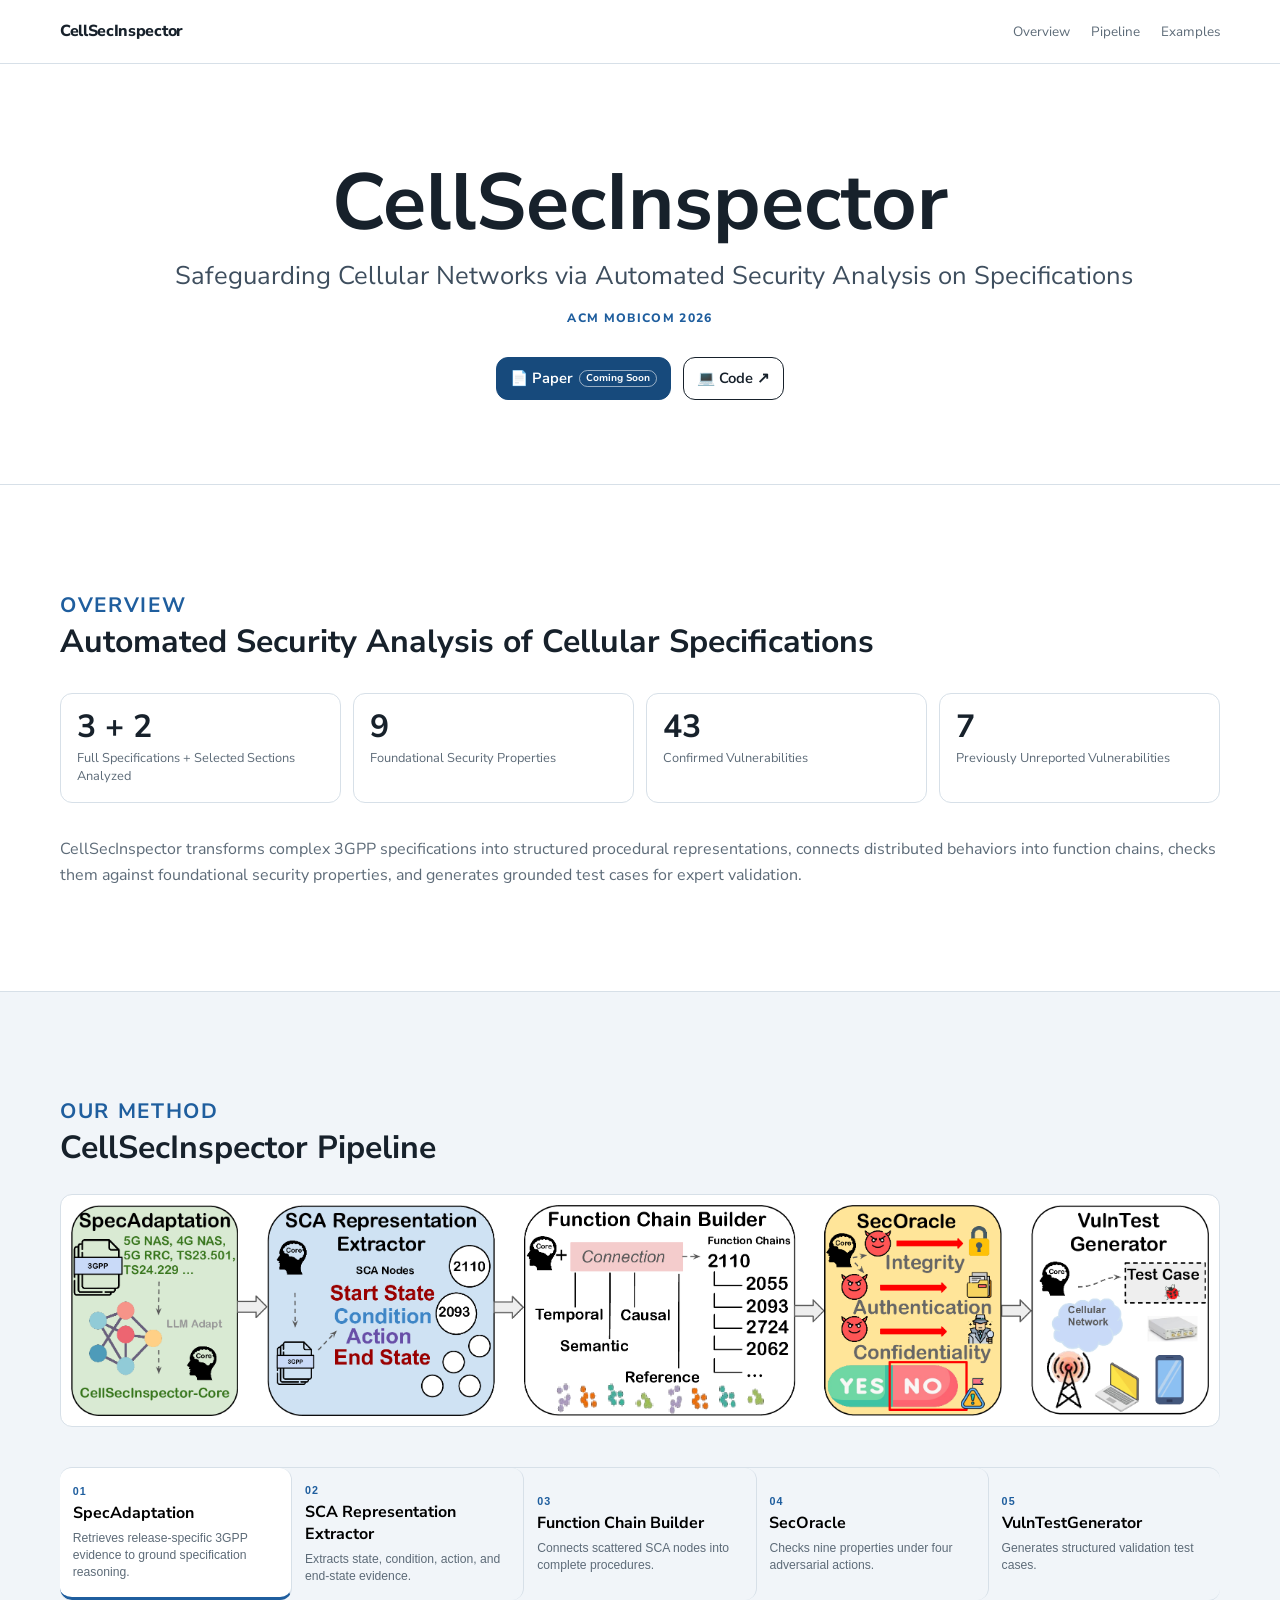
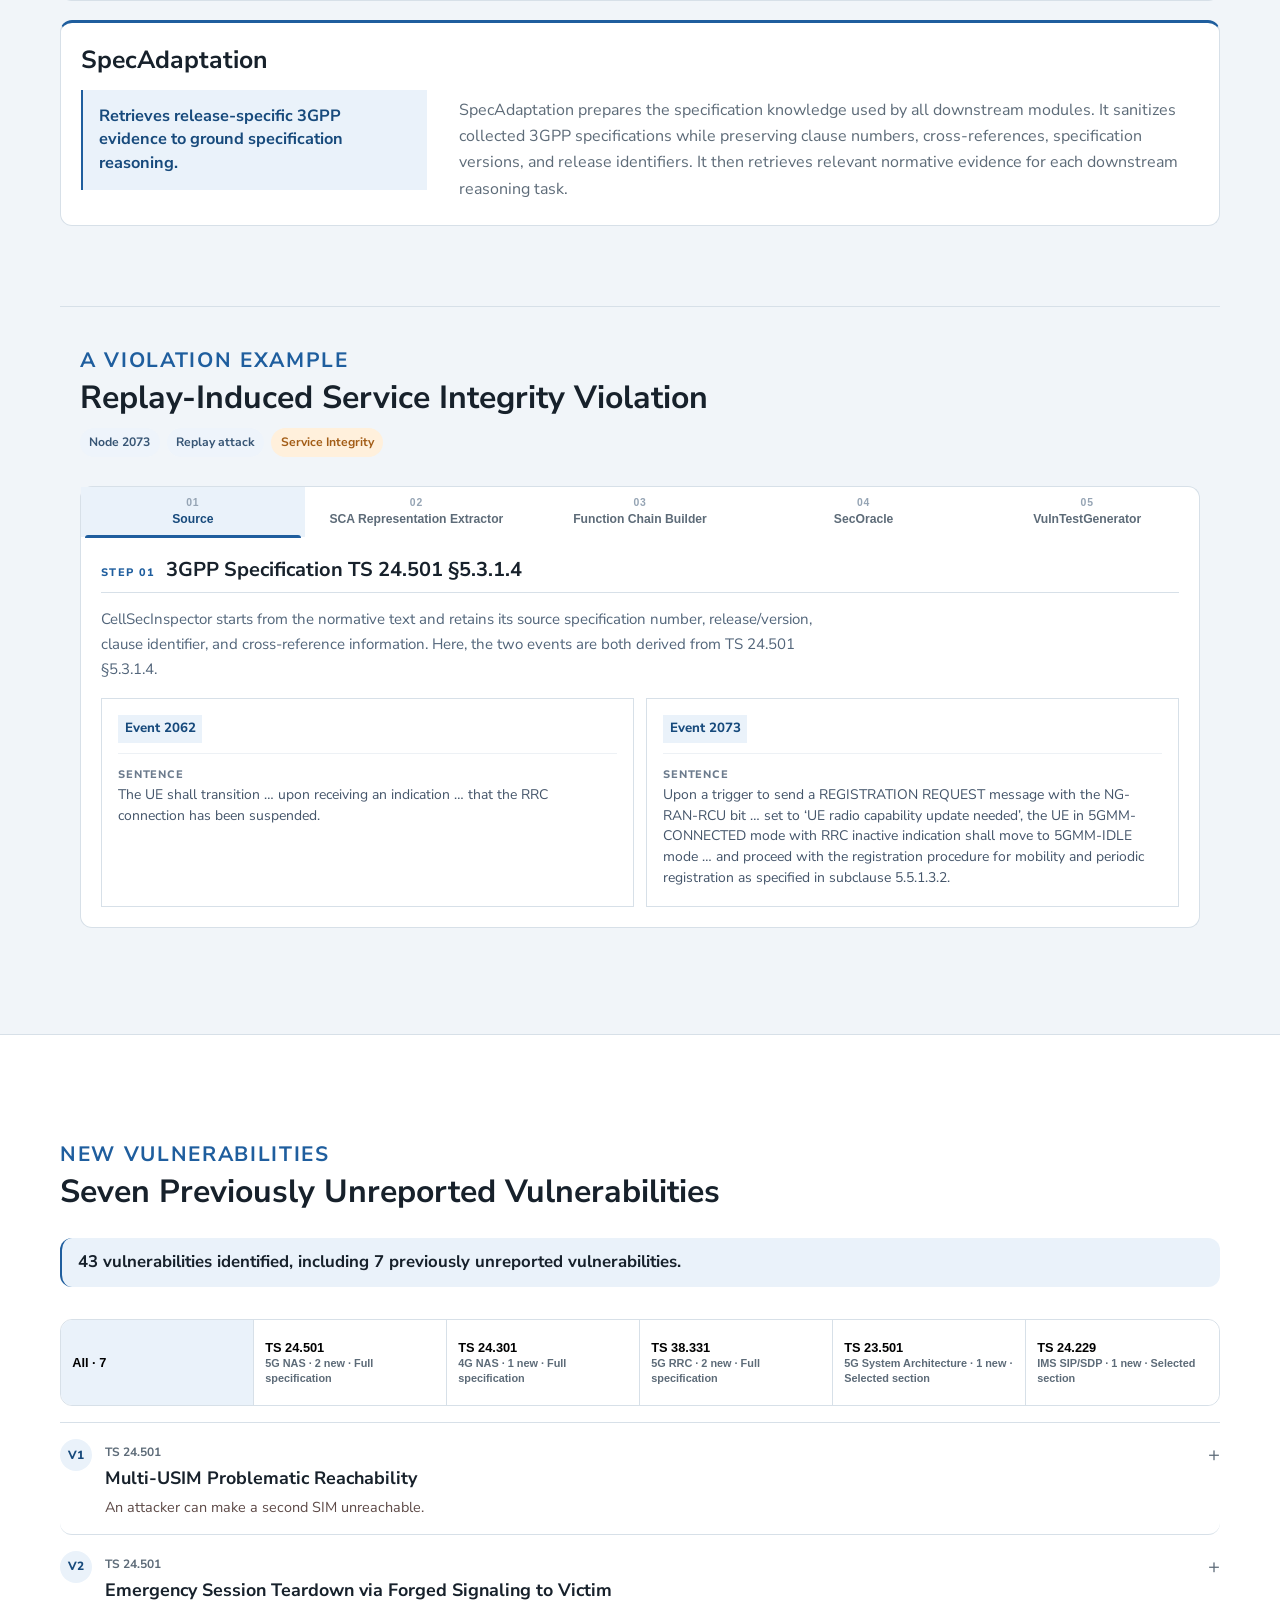
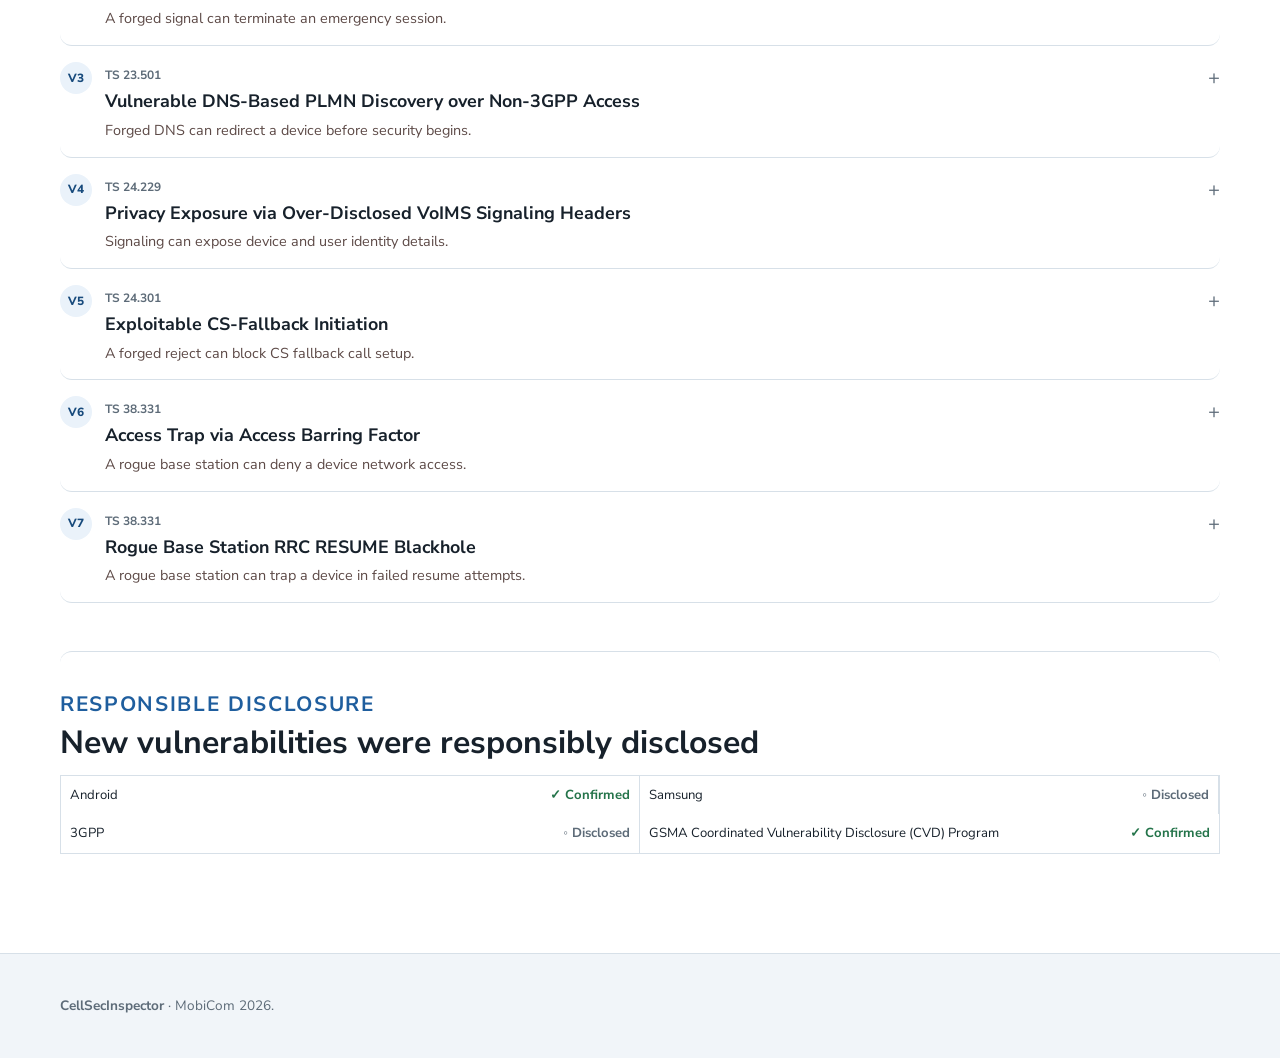
==== website/index.html @ 00189b21 "Initial project import" ====
<!doctype html>
<html lang="en">
  <head>
    <meta charset="utf-8">
    <meta name="viewport" content="width=device-width, initial-scale=1">
    <title>CellSecInspector: Automated 3GPP Specification Security Analysis</title>
    <meta name="description" content="CellSecInspector automates security analysis of 3GPP specifications.">
    <meta property="og:title" content="CellSecInspector">
    <meta property="og:description" content="Safeguarding cellular networks via automated security analysis on specifications.">
    <link rel="stylesheet" href="https://fonts.googleapis.com/css2?family=Noto+Sans:wght@400;500;600;700;800&family=Nunito+Sans:opsz,wght@6..12,700;6..12,800;6..12,900&display=swap">
    <link rel="stylesheet" href="style.css?v=20260804-9">
    <link rel="stylesheet" href="overrides.css?v=20260805-35">
    <link rel="stylesheet" href="site-clean.css?v=20260805-28">
  </head>
  <body>
    <header class="top-nav" aria-label="Primary navigation"><a class="brand" href="#top" aria-label="CellSecInspector home">CellSecInspector</a><nav class="page-nav" aria-label="Section navigation"><a href="#overview">Overview</a><a href="#system">Pipeline</a><a href="#findings">Examples</a></nav></header>

    <header id="top" class="hero"><div class="container">
      <h1>CellSecInspector</h1>
      <p class="paper-title">Safeguarding Cellular Networks via Automated Security Analysis on Specifications</p>
      <p class="venue">ACM MobiCom 2026</p>
      <div class="link-row"><span class="button primary disabled">📄 Paper <small class="coming-badge">Coming Soon</small></span><a class="button" href="https://github.com/Chelsiehi/CellSecInspector-MobiCom26" target="_blank" rel="noopener">💻 Code ↗</a></div>
    </div></header>

    <main>
      <section id="overview" class="section"><div class="container-wide">
        <div class="section-heading"><p class="eyebrow">Overview</p><h2>Automated Security Analysis of Cellular Specifications</h2></div>
        <div class="overview-grid"><article><strong>3 + 2</strong><span>Full Specifications + Selected Sections Analyzed</span></article><article><strong>9</strong><span>Foundational Security Properties</span></article><article><strong>43</strong><span>Confirmed Vulnerabilities</span></article><article><strong>7</strong><span>Previously Unreported Vulnerabilities</span></article></div>
        <p class="overview-copy">CellSecInspector transforms complex 3GPP specifications into structured procedural representations, connects distributed behaviors into function chains, checks them against foundational security properties, and generates grounded test cases for expert validation.</p>
        <!-- Why It Matters temporarily hidden. Keep this block for a future revision.
        <div class="overview-why"><div class="section-heading"><p class="eyebrow">Why It Matters</p><h2>Design flaws in 3GPP specifications can create widespread threats with global negative impact</h2></div>
        <div class="why-grid"><article><h3>The Challenge</h3><ul><li><i aria-hidden="true">🌐</i>Thousands of specifications are published by 3GPP to ensure global interoperability across mobile networks and devices.</li><li><i aria-hidden="true">📚</i>NAS and RRC specifications span thousands of pages, with intricate interdependencies and frequent updates across releases.</li><li><i aria-hidden="true">⏳</i>Traditional manual analysis by experts is slow, error-prone, and infeasible at scale.</li><li><i aria-hidden="true">⚙️</i>Existing automated approaches primarily rely on rule-based parsing, keyword-driven scanning, or manually crafted security requirements.</li><li><i aria-hidden="true">⚠️</i>Design flaws in 3GPP specifications can propagate into all compliant networks and devices, creating widespread threats with global negative impact.</li></ul></article><div class="why-arrow" aria-hidden="true"><b>→</b></div><article><h3>The CellSecInspector Approach</h3><ul><li><i aria-hidden="true">🧩</i>CellSecInspector models mobile network procedures using structured State–Condition–Action representations.</li><li><i aria-hidden="true">🧱</i>The SCA Representation Extractor converts specification text into self-contained procedural transitions.</li><li><i aria-hidden="true">🔗</i>The Function Chain Builder connects scattered SCA nodes across sentences, clauses, and explicit specification references.</li><li><i aria-hidden="true">🛡️</i>SecOracle systematically checks function chains against foundational security properties.</li><li><i aria-hidden="true">🧪</i>VulnTestGenerator automatically produces structured test cases for candidate violations.</li></ul></article></div></div> -->
      </div></section>

      <section id="system" class="section"><div class="container-wide">
        <div class="section-heading method-heading pipeline-heading"><p class="eyebrow">Our Method</p><h2>CellSecInspector Pipeline</h2></div>
        <figure class="figure-panel"><a href="assets/Overview.pdf" target="_blank" rel="noopener"><img src="assets/Overview.png" alt="Figure 1: CellSecInspector system overview, from 3GPP specifications to SCA nodes, function chains, security analysis, and test cases"></a></figure>
        <div class="module-flow" id="module-flow"><button class="active" data-module="adapt"><b>SpecAdaptation</b><span>Retrieves release-specific 3GPP evidence to ground specification reasoning.</span></button><i>→</i><button data-module="sca"><b>SCA Representation Extractor</b><span>Extracts state, condition, action, and end-state evidence.</span></button><i>→</i><button data-module="chain"><b>Function Chain Builder</b><span>Connects scattered SCA nodes into complete procedures.</span></button><i>→</i><button data-module="oracle"><b>SecOracle</b><span>Checks nine properties under four adversarial actions.</span></button><i>→</i><button data-module="test"><b>VulnTestGenerator</b><span>Generates structured validation test cases.</span></button></div><article id="module-detail" class="module-detail"></article>
        <div class="system-example"><div class="section-heading"><p class="eyebrow">A Violation Example</p><h2>Replay-Induced Service Integrity Violation</h2></div>
        <div class="violation-tags" aria-label="Violation example summary"><span>Node 2073</span><span>Replay attack</span><strong>Service Integrity</strong></div>
        <div class="segmented-control walkthrough-steps" role="tablist" aria-label="Analysis steps"><button class="active" data-step="source">Source</button><button data-step="sca">SCA Representation Extractor</button><button data-step="chain">Function Chain Builder</button><button data-step="oracle">SecOracle</button><button data-step="test">VulnTestGenerator</button></div>
        <article id="walkthrough-panel" class="explorer-panel" aria-live="polite"></article></div>
      </div></section>

      <section id="findings" class="section"><div class="container-wide">
        <div class="section-heading findings-heading"><p class="eyebrow">New Vulnerabilities</p><h2>Seven Previously Unreported Vulnerabilities</h2></div>
        <div class="result-banner"><strong>43 vulnerabilities identified, including 7 previously unreported vulnerabilities.</strong></div>
        <div class="spec-filter" role="group" aria-label="Filter findings by specification"><button data-spec="all" class="active">All · 7</button><button data-spec="TS 24.501">TS 24.501<br><small>5G NAS · 2 new · Full specification</small></button><button data-spec="TS 24.301">TS 24.301<br><small>4G NAS · 1 new · Full specification</small></button><button data-spec="TS 38.331">TS 38.331<br><small>5G RRC · 2 new · Full specification</small></button><button data-spec="TS 23.501">TS 23.501<br><small>5G System Architecture · 1 new · Selected section</small></button><button data-spec="TS 24.229">TS 24.229<br><small>IMS SIP/SDP · 1 new · Selected section</small></button></div>
        <div id="findings-grid" class="findings-list"></div>
        <aside class="disclosure"><p class="eyebrow">Responsible Disclosure</p><h3>New vulnerabilities were responsibly disclosed</h3><div class="disclosure-grid"><span>Android <b>Confirmed</b></span><span>Samsung <b>Disclosed</b></span><span>3GPP <b>Disclosed</b></span><span>GSMA Coordinated Vulnerability Disclosure (CVD) Program <b>Confirmed</b></span></div></aside>
      </div></section>

    </main>
    <footer id="citation"><div class="container"><p><strong>CellSecInspector</strong> · MobiCom 2026.</p></div></footer>
    <script src="data/content.js?v=20260805-2"></script><script src="site.js?v=20260805-30"></script>
  </body>
</html>
---- website/style.css ----
:root{--bg:#fff;--bg-soft:#fafbff;--bg-panel:#fff;--text:#1d2635;--muted:#667085;--line:rgba(29,38,53,.14);--accent:#1b4fa3;--accent-dark:#133b7a;--accent-soft:rgba(27,79,163,.08);--shadow:0 16px 42px rgba(29,38,53,.08);--serif:Georgia,"Times New Roman",serif;--sans:Inter,ui-sans-serif,system-ui,-apple-system,BlinkMacSystemFont,"Segoe UI",sans-serif}*{box-sizing:border-box}html{scroll-behavior:smooth}body{margin:0;color:var(--text);background:var(--bg);font:17px/1.6 var(--sans);-webkit-font-smoothing:antialiased}a{color:var(--accent-dark);text-decoration-thickness:.08em;text-underline-offset:.16em}img{display:block;max-width:100%}.container{width:min(calc(100% - 2rem),820px);margin:auto}.container-wide{width:min(calc(100% - 2rem),1080px);margin:auto}.brand{position:fixed;top:1.1rem;left:1.1rem;z-index:30;display:block;padding:.34rem .48rem;border:1px solid rgba(29,38,53,.1);border-radius:7px;background:rgba(255,255,255,.82);box-shadow:0 8px 24px rgba(29,38,53,.06);backdrop-filter:blur(8px);color:var(--accent-dark);font-size:.85rem;font-weight:750;text-decoration:none}.page-nav{position:fixed;top:50%;left:1rem;z-index:20;display:grid;gap:.15rem;transform:translateY(-50%);font-size:.78rem;opacity:0;pointer-events:none;transition:opacity 180ms ease}.page-nav.visible{opacity:1;pointer-events:auto}.page-nav a{padding:.2rem .55rem;border-left:2px solid transparent;color:#9ba5b6;text-decoration:none}.page-nav a.active,.page-nav a:hover{border-left-color:var(--accent);color:var(--text)}.hero{padding:4.8rem 0 3.4rem;text-align:center;background:linear-gradient(180deg,rgba(27,79,163,.07),rgba(255,255,255,0) 68%),var(--bg)}.kicker,.eyebrow{color:var(--accent-dark);font-size:.78rem;font-weight:700;letter-spacing:.1em;text-transform:uppercase}.hero h1{max-width:980px;margin:.5rem auto 0;font:700 clamp(2.5rem,5vw,4.2rem)/1.05 var(--serif)}.paper-title{max-width:980px;margin:.35rem auto 0;color:#43506a;font:1.05rem/1.5 var(--serif)}.link-row{display:flex;flex-wrap:wrap;justify-content:center;gap:.75rem;margin:1.55rem 0 1.7rem}.button{display:inline-flex;align-items:center;justify-content:center;min-height:2.35rem;padding:.5rem 1rem;border:1px solid var(--line);border-radius:7px;background:rgba(255,255,255,.78);color:var(--text);font-size:.92rem;font-weight:650;text-decoration:none;transition:transform 160ms ease,border-color 160ms ease}.button:hover{border-color:rgba(27,79,163,.5);transform:translateY(-1px)}.button.primary{border-color:var(--accent);background:var(--accent);color:#fff}.button.primary span{margin-left:.35rem;font-size:.68rem;font-weight:600;opacity:.82}.hero-summary{max-width:780px;margin:auto;color:#43506a;font-size:1.08rem}.section{padding:3.2rem 0}.section+.section{border-top:1px solid var(--line)}.section-heading{margin-bottom:1.4rem}.section-heading h2{margin:.25rem 0 0;font:700 clamp(1.65rem,3vw,2.35rem)/1.18 var(--serif)}.section-copy,.overview-copy{max-width:72ch;color:var(--muted)}.overview-grid{display:grid;grid-template-columns:repeat(4,1fr);gap:1rem;margin:1.4rem 0}.overview-grid article{padding:1rem;border:1px solid var(--line);border-radius:8px;background:var(--bg-soft)}.overview-grid strong{display:block;font:700 1.8rem/1.05 var(--serif)}.overview-grid span{display:block;margin-top:.35rem;color:var(--muted);font-size:.8rem;line-height:1.4}.figure-panel{margin:1.8rem 0 0;padding:1rem;border:1px solid var(--line);border-radius:8px;background:var(--bg-panel);box-shadow:var(--shadow)}.figure-panel img{width:100%;height:auto;border-radius:5px}.figure-panel figcaption{max-width:82ch;margin:.8rem auto 0;color:var(--muted);font-size:.9rem;line-height:1.5;text-align:center}.segmented-control{display:flex;flex-wrap:wrap;gap:.45rem;margin:1.25rem 0}.segmented-control button{padding:.42rem .72rem;border:1px solid var(--line);border-radius:6px;background:#fff;color:var(--text);cursor:pointer;font-size:.83rem;font-weight:650}.segmented-control button.active{border-color:var(--accent);background:var(--accent);color:#fff}.explorer-panel,.results-explorer{border:1px solid var(--line);border-radius:8px;background:var(--bg-panel);box-shadow:var(--shadow)}.explorer-panel{padding:1.3rem}.explorer-panel .eyebrow{margin:0 0 .4rem}.explorer-panel h3{margin:0 0 1rem;font:700 1.2rem/1.4 var(--serif)}.explorer-panel blockquote{margin:1rem 0;padding:.85rem 1rem;border-left:3px solid var(--accent);background:var(--accent-soft);font:italic 1rem/1.55 var(--serif)}.explorer-panel .meta{color:var(--muted);font-size:.84rem}.node-grid{display:grid;grid-template-columns:1fr 1fr;gap:1rem;margin-top:1rem}.node{padding:1rem;border:1px solid var(--line);border-radius:6px;background:#fff}.node>span{color:var(--accent-dark);font-size:.83rem;font-weight:750}.node dl{margin:.65rem 0 0}.node dt,.finding dt{margin-top:.65rem;color:var(--muted);font-size:.68rem;font-weight:800;letter-spacing:.08em;text-transform:uppercase}.node dd,.finding dd{margin:.1rem 0;font-size:.87rem}.results-explorer{padding:1.25rem}.explorer-header{display:flex;justify-content:space-between;gap:2rem;align-items:start}.explorer-header h3{margin:.15rem 0 0;font:700 1.45rem/1.2 var(--serif)}.explorer-header>p{max-width:42ch;margin:0;color:var(--muted);font-size:.91rem}.explorer-controls{display:flex;align-items:center;gap:.55rem;margin:1.35rem 0 .8rem;color:var(--muted);font-size:.86rem}.explorer-controls select{padding:.35rem;border:1px solid var(--line);border-radius:5px;background:#fff;color:var(--text)}.table-wrap{max-height:510px;overflow:auto;border:1px solid var(--line);border-radius:6px;background:#fff}table{width:100%;border-collapse:collapse;font-size:.87rem}th,td{padding:.65rem .75rem;border-bottom:1px solid #e6eaf1;text-align:left}th{position:sticky;top:0;background:#f2f5fa;font-size:.73rem;letter-spacing:.06em;text-transform:uppercase}.yes{color:#1b63b7;font-weight:700}.no{color:#a34f35;font-weight:700}.findings-list{display:grid;gap:.7rem}.finding{border:1px solid var(--line);border-radius:8px;background:var(--bg-panel)}.finding summary{display:grid;grid-template-columns:auto 1fr auto;gap:.8rem;align-items:center;padding:1rem;cursor:pointer;list-style:none}.finding summary::-webkit-details-marker{display:none}.badge{display:grid;place-items:center;width:2rem;height:2rem;border-radius:4px;background:var(--accent-soft);color:var(--accent-dark);font-size:.74rem;font-weight:800}.finding small{color:var(--muted);font-size:.75rem;font-weight:700}.finding h3{margin:.15rem 0 0;font:700 1.15rem/1.25 var(--serif)}.plus{color:var(--muted);font-size:1.25rem}.finding[open] .plus{transform:rotate(45deg)}.finding-body{padding:0 1rem 1rem;border-top:1px solid var(--line)}.finding-body dl{margin:0}footer{padding:2.2rem 0;background:#f3f6fb;color:var(--muted);font-size:.85rem}footer p{margin:.35rem 0}@media(max-width:900px){.brand{position:absolute}.page-nav{display:none}.hero{padding-top:5rem}.overview-grid{grid-template-columns:repeat(2,1fr)}}@media(max-width:650px){body{font-size:16px}.container,.container-wide{width:min(calc(100% - 1.4rem),1080px)}.hero h1{font-size:2.35rem}.paper-title{font-size:.98rem}.section{padding:2.6rem 0}.node-grid{grid-template-columns:1fr}.overview-grid{grid-template-columns:1fr 1fr}.explorer-header{display:block}.explorer-header>p{margin-top:.8rem}}
---- website/overrides.css ----
#pipeline .section-heading {
  text-align: left;
}

#pipeline .figure-panel {
  margin-left: auto;
  margin-right: auto;
}

#overview .overview-copy,
#walkthrough .section-copy,
#findings .section-copy {
  max-width: none;
}

.paper-title {
  font-size: 1.45rem;
}

html,body { overflow-x:hidden; }
.container-wide { width:min(calc(100% - clamp(1.5rem,5vw,4rem)), 1220px); }
.container { width:min(calc(100% - clamp(1.5rem,5vw,4rem)), 820px); }
.section { padding:clamp(5.5rem,9vw,7.5rem) 0; }
.section-heading h2 { font-size:clamp(2.2rem,4vw,4rem); }
.section-heading { margin-bottom:clamp(1.25rem,2vw,1.8rem); }
.section-copy,.overview-copy { max-width:78ch; }
.explorer-panel,.results-explorer,.finding,.why-grid article,.rq-grid article,.module-detail,.sca-demo article,.explorer-grid article,.disclosure { border-color:rgba(29,38,53,.14); border-radius:8px; box-shadow:0 10px 28px rgba(29,38,53,.05); }
#system,#evaluation { background:#eaf1f8; }
#findings { background:#fcfdff; }
.finding h3,.explorer-grid h3,.disclosure h3,.finding-example h3 { font-size:clamp(1.35rem,2.4vw,2rem); }

.hero { min-height:0; padding:clamp(5.8rem, 12vh, 7.4rem) 0 clamp(3.4rem, 7vh, 4.6rem); }
.hero h1 { font-size:clamp(2.9rem, 7vw, 5.5rem); }
.hero .paper-title { max-width:1080px; font-size:clamp(1.15rem, 2.25vw, 1.75rem); }
.venue { margin:.7rem 0 0; color:var(--muted); font-size:.92rem; font-weight:700; letter-spacing:.02em; }
.coming-badge { margin-left:.4rem; padding:.16rem .38rem; border:1px solid rgba(255,255,255,.55); border-radius:999px; font-size:.62rem; font-weight:700; line-height:1; }

.top-nav { position:sticky; top:0; z-index:50; display:flex; align-items:center; justify-content:space-between; gap:1rem; min-height:4.1rem; padding:0 max(1rem, calc((100% - 1080px) / 2)); border-bottom:1px solid rgba(29,38,53,.12); background:rgba(255,255,255,.86); backdrop-filter:blur(12px); }
.top-nav .brand { position:static; padding:0; border:0; border-radius:0; background:none; box-shadow:none; backdrop-filter:none; color:var(--text); font-size:1rem; }
.top-nav .page-nav { position:static; display:flex; align-items:center; gap:.2rem; transform:none; opacity:1; pointer-events:auto; font-size:.84rem; }
.top-nav .page-nav a { padding:.45rem .62rem; border:0; border-radius:5px; color:var(--muted); }
.top-nav .page-nav a.active,.top-nav .page-nav a:hover { background:var(--accent-soft); color:var(--accent-dark); }
.top-nav a:focus-visible { outline:2px solid var(--accent); outline-offset:2px; }
@media (max-width:650px) { .top-nav { min-height:3.65rem; padding:0 .7rem; } .top-nav .page-nav { max-width:72vw; overflow-x:auto; scrollbar-width:none; } .top-nav .page-nav a { white-space:nowrap; padding:.4rem .45rem; } }

.hero-metrics {
  display: grid;
  grid-template-columns: repeat(4, 1fr);
  gap: .7rem;
  margin: 1.7rem auto 0;
  text-align: left;
}

.hero-metrics article {
  padding: .85rem .9rem;
  border: 1px solid rgba(27, 79, 163, .2);
  border-radius: 8px;
  background: rgba(255, 255, 255, .72);
}

.hero-metrics strong {
  display: block;
  color: var(--accent-dark);
  font: 700 1.85rem/1 var(--serif);
}

.hero-metrics span {
  display: block;
  margin-top: .35rem;
  color: var(--muted);
  font-size: .74rem;
  font-weight: 700;
  line-height: 1.35;
}

.overview-grid article { min-height:0; display:flex; flex-direction:column; justify-content:flex-start; animation:card-enter 420ms both; }
.overview-grid article:nth-child(2) { animation-delay:60ms; }.overview-grid article:nth-child(3) { animation-delay:120ms; }.overview-grid article:nth-child(4) { animation-delay:180ms; }
.overview-grid span { margin-top:.45rem; }
.overview-why { margin-top:3rem; padding-top:3rem; }
@keyframes card-enter { from { opacity:0; transform:translateY(8px); } to { opacity:1; transform:none; } }
@media (prefers-reduced-motion:reduce) { .overview-grid article { animation:none; } }

.why-grid,.rq-grid { display:grid; gap:1rem; }
.why-grid { grid-template-columns:1fr auto 1fr; align-items:stretch; margin:1.4rem 0 2.6rem; }
.why-grid article,.rq-grid article { padding:1.2rem; border:1px solid var(--line); border-radius:8px; background:#fff; }
.why-grid article { position:relative; overflow:hidden; }.why-grid article::before { content:''; position:absolute; inset:0 auto 0 0; width:3px; background:var(--accent); }.why-grid h3 { margin:0; padding-bottom:.65rem; border-bottom:1px solid var(--line); font:700 1.2rem var(--serif); }.why-grid ul { display:grid; gap:.5rem; margin:.85rem 0 0; padding:0; list-style:none; color:var(--muted); }.why-grid li { display:grid; grid-template-columns:2rem 1fr; align-items:start; gap:.55rem; padding:.5rem; border:1px solid transparent; border-radius:7px; background:#f8fafc; font-size:.88rem; line-height:1.5; transition:background 150ms,transform 150ms,border-color 150ms; }.why-grid li:hover { border-color:rgba(27,79,163,.2); background:var(--accent-soft); transform:translateX(2px); }.why-grid i { display:grid; place-items:center; width:1.6rem; height:1.6rem; border-radius:5px; background:#fff; box-shadow:0 2px 6px rgba(29,38,53,.08); font-size:.9rem; font-style:normal; line-height:1; }.why-arrow { align-self:center; display:grid; gap:.3rem; justify-items:center; color:var(--accent-dark); font-size:.72rem; font-weight:700; text-align:center; }.why-arrow b { display:grid; place-items:center; width:2.5rem; height:2.5rem; border:1px solid rgba(27,79,163,.18); border-radius:50%; background:#fff; box-shadow:0 5px 16px rgba(29,38,53,.08); font-size:1.35rem; animation:arrow-in 500ms both; }.why-arrow span { max-width:7rem; }
@keyframes arrow-in { from { opacity:0; transform:translateX(-8px); } to { opacity:1; transform:none; } }
@media (max-width:900px) and (min-width:651px) { .rq-grid { grid-template-columns:repeat(2,1fr); } }
.method-heading { margin-top:2.4rem; }
.system-example { margin-top:4rem; }
.system-example .section-heading { margin-bottom:.7rem; }.violation-tags { display:flex; flex-wrap:wrap; gap:.45rem; margin:.75rem 0; }.violation-tags span,.violation-tags strong { padding:.32rem .58rem; border-radius:999px; background:#eef4fb; color:#385675; font-size:.76rem; font-weight:700; }.violation-tags strong { background:#fff0dc; color:#a35d17; }.violation-copy { max-width:82ch; margin-top:.7rem; padding:.85rem 1rem; border-left:3px solid #d57b2a; background:linear-gradient(90deg,#fffaf4,transparent); color:#556577; line-height:1.65; }.system-example .walkthrough-steps { display:grid; grid-template-columns:repeat(5,1fr); gap:0; margin:1.5rem 0 0; border-bottom:1px solid var(--line); }.system-example .walkthrough-steps button { position:relative; padding:.65rem .45rem .7rem; border:0; border-radius:0; background:transparent; color:var(--muted); font-size:.76rem; text-align:center; }.system-example .walkthrough-steps button::before { content:counter(example-step, decimal-leading-zero); counter-increment:example-step; display:block; margin-bottom:.22rem; color:#95a4b4; font-size:.65rem; font-weight:800; letter-spacing:.08em; }.system-example .walkthrough-steps { counter-reset:example-step; }.system-example .walkthrough-steps button.active { color:var(--accent-dark); background:#f5f9fe; }.system-example .walkthrough-steps button.active::after { content:''; position:absolute; right:.25rem; bottom:-1px; left:.25rem; height:3px; border-radius:3px 3px 0 0; background:var(--accent); }.system-example .explorer-panel { margin-top:0; padding:1.25rem; border-top:0; border-radius:0 0 8px 8px; box-shadow:0 12px 28px rgba(29,38,53,.05); }.system-example .explorer-panel blockquote { border-left-color:#d57b2a; background:#fffaf4; }
@media (max-width:650px) { .system-example .walkthrough-steps { display:flex; overflow-x:auto; }.system-example .walkthrough-steps button { min-width:8.5rem; }.violation-copy { padding:.75rem .85rem; } }
.rq-grid { grid-template-columns:repeat(3,1fr); }
.rq-grid small { color:var(--accent-dark); font-size:.72rem; font-weight:800; }
.rq-grid strong { display:block; margin:.5rem 0; font:700 1.55rem/1.05 var(--serif); }
.rq-grid p,.team-names { margin:0; color:var(--muted); font-size:.85rem; line-height:1.45; }
.rq-grid article { cursor:pointer; }.rq-grid article.active { border-color:var(--accent); background:var(--accent-soft); }.rq-grid article:focus-visible { outline:2px solid var(--accent); outline-offset:2px; }.rq-detail { margin:1rem 0; padding:1rem 1.2rem; border:1px solid var(--accent); border-radius:8px; background:#fafcff; }.rq-detail p:last-child { margin:.25rem 0 0; color:var(--muted); }
.rq2-bars { display:grid; gap:.7rem; margin:1rem 0; }.rq2-bars div { display:grid; grid-template-columns:9rem 1fr 5rem; gap:.7rem; align-items:center; font-size:.82rem; }.rq2-bars i { height:.55rem; border-radius:99px; background:var(--accent); }.rq2-bars div:first-child i { background:#77839a; }
.rq2-tabs { display:flex; gap:.4rem; margin:.8rem 0; }.rq2-tabs button { padding:.35rem .55rem; border:1px solid var(--line); border-radius:5px; background:#fff; cursor:pointer; }.rq2-tabs button.active { border-color:var(--accent); background:var(--accent-soft); }.rq-detail tbody td:nth-child(3) { color:#9b3f2d; font-weight:700; }.rq-detail tbody td:last-child { color:#1b63b7; font-weight:700; }
.conversion-funnel { display:grid; justify-items:center; gap:.28rem; margin:1rem 0; }.conversion-funnel span { width:min(100%,32rem); padding:.45rem; border-radius:5px; background:var(--accent-soft); text-align:center; font-weight:700; }.conversion-funnel span:nth-of-type(4){width:76%;}.conversion-funnel span:nth-of-type(6){width:58%;}.conversion-funnel span:nth-of-type(7){width:44%;}.conversion-funnel b{color:var(--accent);}.conversion-grid{display:grid;grid-template-columns:1fr 1fr;gap:.5rem}.conversion-grid span{padding:.55rem;border:1px solid var(--line);border-radius:5px;font-size:.82rem}.conversion-grid b{display:block;margin-top:.25rem;color:var(--muted)}.conversion-note{padding:.65rem;border-left:3px solid var(--accent);background:var(--accent-soft);font-weight:700}
.coverage { display:grid; gap:.35rem; margin-top:.7rem; font-size:.7rem; }.coverage span { display:grid; grid-template-columns:1fr 3rem; gap:.3rem; align-items:center; }.coverage i { display:block; height:.35rem; border-radius:1rem; background:var(--accent); grid-column:1; }.coverage span { grid-template-columns:1fr 2.2rem; }.coverage i { width:100%; }
.resource-links { display:flex; flex-wrap:wrap; gap:.7rem; }
.spec-filter { display:grid; grid-template-columns:repeat(6,1fr); gap:.5rem; margin:1rem 0; }.spec-filter button { padding:.6rem; border:1px solid var(--line); border-radius:6px; background:#fff; text-align:left; cursor:pointer; font-weight:700; }.spec-filter small { color:var(--muted); font-size:.68rem; font-weight:600; }.spec-filter button.active { border-color:var(--accent); background:var(--accent-soft); }
.finding[open] .plus { transform:none; font-size:0; }.finding[open] .plus::after { content:'−'; font-size:1.25rem; }
.sca-demo { display:grid; grid-template-columns:minmax(0,1fr) auto minmax(0,1fr); align-items:center; gap:1rem; margin:1rem 0 1.15rem; }.sca-demo article { padding:1.15rem; border:1px solid var(--line); border-radius:8px; }.sca-demo article:first-child>p:last-child { font:1.05rem/1.75 var(--serif); }.sca-demo button { border:0; background:transparent; color:inherit; cursor:pointer; text-align:left; font:inherit; }.sca-demo article:first-child button { padding:0 .08rem; border-radius:3px; }.sca-demo article:last-child button { display:block; width:100%; margin:.45rem 0; padding:.65rem; border:1px solid var(--line); border-radius:5px; }.sca-demo b,.sca-demo span { display:block; }.sca-demo span { margin-top:.18rem; color:var(--muted); font-size:.84rem; }.sca-demo .active { outline:2px solid var(--accent); background:var(--accent-soft); }.sca-demo button:focus-visible { outline:2px solid var(--accent); outline-offset:2px; }.sca-arrow { display:grid; justify-items:center; gap:.3rem; color:var(--muted); font-size:.7rem; line-height:1.2; text-align:center; }.sca-arrow b { color:var(--accent); font-size:1.5rem; }.sca-legend { display:flex; flex-wrap:wrap; gap:.35rem; margin-top:.8rem; }.sca-legend span { margin:0; padding:.22rem .4rem; border-radius:999px; font-size:.69rem; color:#263548; }.sca-source .evidence-trigger,.sca-legend .evidence-trigger { background:#dceeff; }.sca-source .evidence-action,.sca-legend .evidence-action { background:#dff4e6; }.sca-source .evidence-timer,.sca-legend .evidence-timer { background:#fff0c9; }.sca-source .evidence-connection,.sca-legend .evidence-connection { background:#eee2fb; }.sca-source .evidence-reference,.sca-legend .evidence-reference { background:#fde2e6; }.sca-source button.active { box-shadow:0 0 0 2px var(--accent); }.module-subtitle { color:var(--muted); margin-top:-.15rem; }
.module-flow { display:flex; align-items:stretch; gap:.45rem; margin:1.25rem 0 .7rem; overflow:auto; }
.module-flow button { flex:1; min-width:10rem; padding:.85rem; border:1px solid var(--line); border-radius:8px; background:#fff; text-align:left; cursor:pointer; }
.module-flow button.active { border-color:var(--accent); background:var(--accent-soft); }
.module-flow b,.module-flow span { display:block; }.module-flow span { margin-top:.35rem; color:var(--muted); font-size:.77rem; line-height:1.35; }.module-flow i { align-self:center; color:var(--accent); font-style:normal; animation:pulse 1.5s infinite; }.module-detail { min-height:5rem; padding:1rem 1.15rem; border-left:3px solid var(--accent); background:var(--accent-soft); }.module-detail p:last-child { margin:.2rem 0 0; }
.module-detail h3{margin:.1rem 0 .5rem;font:700 1.5rem var(--serif)}.evidence-flow{display:flex;align-items:center;gap:.4rem;flex-wrap:wrap;margin:1rem 0}.evidence-flow span,.metadata span{padding:.4rem .55rem;border:1px solid var(--line);border-radius:5px;background:#fff;font-size:.8rem}.evidence-flow b{color:var(--accent)}.metadata{display:flex;gap:.4rem;flex-wrap:wrap;margin:.7rem 0}.metadata b{width:100%;font-size:.8rem}.example-box{padding:.8rem;border:1px solid var(--line);border-radius:6px;background:#fff}.example-box p{margin:.15rem 0 .6rem;color:var(--muted);font-size:.88rem}
.adapt-copy { display:grid; grid-template-columns:minmax(14rem,.7fr) minmax(0,1.5fr); gap:1.2rem; align-items:start; margin-top:.85rem; }.adapt-copy p { margin:0; }.adapt-copy p:first-child { padding:.9rem 1rem; border-left:3px solid var(--accent); border-radius:0 7px 7px 0; background:#fff; color:var(--accent-dark); font:700 1.02rem/1.45 var(--serif); }.adapt-copy p:last-child { padding:.2rem 0; color:var(--muted); line-height:1.65; }
@media (max-width:650px) { .adapt-copy { grid-template-columns:1fr; gap:.8rem; } }
.explorer-grid { display:grid; grid-template-columns:1fr 1fr; gap:1rem; margin-top:1.4rem; }.explorer-grid article { padding:1.15rem; border:1px solid var(--line); border-radius:8px; }.explorer-grid h3 { margin:.25rem 0 .7rem; font:700 1.2rem/1.2 var(--serif); }.explorer-grid article>p:last-child { color:var(--muted); font-size:.86rem; }.chain-diagram { display:flex; align-items:center; gap:.45rem; flex-wrap:wrap; padding:.7rem; background:#fafcff; }.chain-diagram span,.chain-diagram b { padding:.38rem .5rem; border-radius:5px; font-size:.75rem; }.chain-diagram span { border:1px solid var(--line); background:#fff; }.chain-diagram b { color:#fff; background:#3676c5; }.chain-diagram .reference { background:#9b3f2d; }.security-matrix { display:grid; grid-template-columns:repeat(4,1fr); gap:.35rem; }.security-matrix div { padding:.4rem; border-radius:4px; background:var(--accent-soft); color:var(--accent-dark); font-size:.72rem; font-weight:700; text-align:center; }.security-matrix div:nth-child(n+5) { background:#fff1ee; color:#9b3f2d; }
@keyframes pulse { 50% { transform:translateX(3px); } }

#walkthrough {
  background: #fafcff;
}

.walkthrough-steps {
  gap: .55rem;
  margin: 1.65rem 0 1rem;
}

.walkthrough-steps button {
  padding: .58rem .78rem;
}

#walkthrough-panel {
  box-shadow: none;
}

.step-explainer {
  max-width: 78ch;
  margin: 0 0 1rem;
  color: var(--muted);
  font-size: .95rem;
  line-height: 1.55;
}

.finding-example {
  display: grid;
  grid-template-columns: minmax(15rem, .8fr) minmax(0, 1.2fr);
  gap: 1.8rem;
  align-items: center;
  margin: 1.5rem 0;
  padding: 1.25rem;
  border: 1px solid var(--line);
  border-radius: 10px;
  background: #fff;
}

.finding-example .eyebrow {
  margin: 0 0 .35rem;
}

.finding-example h3 {
  margin: 0;
  font: 700 clamp(1.25rem, 2.3vw, 1.7rem)/1.2 var(--serif);
}

.finding-example p:not(.eyebrow) {
  margin: .65rem 0 0;
  color: var(--muted);
  font-size: .94rem;
  line-height: 1.55;
}

.finding-example img {
  width: 100%;
  border-radius: 6px;
}

.finding {
  border-left: 3px solid #c86754;
}

.finding summary {
  align-items: start;
}

.finding-summary p {
  margin: .45rem 0 0;
  color: #5d4a47;
  font-size: .9rem;
  line-height: 1.45;
}

.finding-summary p b {
  color: #9b3f2d;
}

.finding-figure {
  margin: 1.1rem 0;
  padding: .7rem;
  border: 1px solid var(--line);
  border-radius: 7px;
  background: #fff;
}

.finding-figure img {
  width: 100%;
  border-radius: 4px;
}

.finding-figure figcaption {
  margin-top: .55rem;
  color: var(--muted);
  font-size: .78rem;
  line-height: 1.4;
}
.result-banner { margin:0 0 1rem; padding:.85rem 1rem; border-left:3px solid var(--accent); background:var(--accent-soft); font:700 1.05rem/1.35 var(--serif); }.disclosure-grid { display:grid; grid-template-columns:1fr 1fr; gap:.5rem; margin:.8rem 0; }.disclosure-grid span { display:flex; justify-content:space-between; gap:.5rem; padding:.55rem; border:1px solid var(--line); border-radius:5px; font-size:.82rem; }.disclosure-grid b { color:#24744a; }.disclosure-grid b::before { content:'✓ '; }.disclosure-grid span:nth-child(2) b,.disclosure-grid span:nth-child(3) b { color:var(--muted); }.disclosure-grid span:nth-child(2) b::before,.disclosure-grid span:nth-child(3) b::before { content:'◦ '; }
.disclosure { margin-top:1.2rem; padding:1.15rem; border:1px solid var(--line); border-radius:8px; background:#fafcff; }.disclosure h3 { margin:.2rem 0; font:700 1.2rem/1.2 var(--serif); }.disclosure p:last-child { margin:.55rem 0 0; color:var(--muted); font-size:.9rem; }

@media (max-width: 650px) {
  .hero-metrics {
    grid-template-columns: 1fr 1fr;
  }

  .why-grid,.rq-grid { grid-template-columns:1fr; }.why-arrow { grid-template-columns:1fr auto 1fr; grid-template-rows:1fr; margin:.2rem 0; }.why-arrow span { max-width:none; }.why-arrow b { transform:rotate(90deg); }
  .explorer-grid { grid-template-columns:1fr; }
  .sca-demo { grid-template-columns:1fr; }
  .sca-arrow { grid-template-columns:1fr auto 1fr; grid-template-rows:1fr; }
  .sca-arrow b { transform:rotate(90deg); }
  .spec-filter { grid-template-columns:1fr 1fr; }
  .disclosure-grid { grid-template-columns:1fr; }

  .walkthrough-steps button {
    width: 100%;
    text-align: left;
  }

  .finding-example {
    grid-template-columns: 1fr;
    gap: 1rem;
  }
}

@media (min-width: 801px) {
  .hero .container {
    width: min(calc(100% - 2rem), 1080px);
  }

  .paper-title {
    max-width: none;
    white-space: nowrap;
  }
}

/* Module 03: interactive function-chain explorer */
.chain-legend { display:flex; flex-wrap:wrap; gap:.5rem; margin:1rem 0 .65rem; }
.chain-legend span { padding:.3rem .55rem; border-radius:999px; font-size:.76rem; font-weight:700; }
.chain-legend .temporal { background:#e2efff; color:#1a5ea7; }.chain-legend .semantic { background:#eee6fb; color:#65429b; }.chain-legend .causal { background:#fff0df; color:#b45c10; }.chain-legend .reference { background:#e0f5e9; color:#26754e; }
.chain-scroller { overflow-x:auto; padding:.4rem; border:1px solid var(--line); border-radius:8px; background:#fff; }
.chain-graph { display:block; min-width:760px; width:100%; height:auto; }.chain-node { cursor:pointer; }.chain-node rect { fill:#fff; stroke:#7d8999; stroke-width:1.3; transition:fill .18s ease,stroke .18s ease,stroke-width .18s ease; }.chain-node text { font:700 13px var(--sans); fill:#1d2b3a; pointer-events:none; }.chain-node .chain-node-key { font:10px var(--sans); fill:#5f6b78; }.chain-node:hover rect,.chain-node.active rect,.chain-node:focus rect { fill:var(--accent-soft); stroke:var(--accent); stroke-width:2.4; }.chain-node:focus { outline:none; }
.chain-edge { fill:none; stroke-width:3; marker-end:url(#chainArrow); cursor:pointer; pointer-events:stroke; }.chain-edge.neutral { stroke:#aebbc9; stroke-width:2; cursor:default; pointer-events:none; }.chain-edge.temporal { stroke:#2f79c9; }.chain-edge.semantic { stroke:#7a57a8; stroke-dasharray:8 6; }.chain-edge.causal { stroke:#dc7b27; stroke-width:4; }.chain-edge.reference { stroke:#329160; stroke-width:6; }.chain-edge.active { stroke-width:7; filter:drop-shadow(0 0 2px rgba(34,71,110,.35)); }.chain-graph marker path { fill:#60758c; }
.chain-inspector { margin-top:.85rem; padding:.9rem 1rem; border-left:3px solid var(--accent); background:#fff; }.chain-inspector p { margin:.15rem 0 .45rem; }.chain-inspector dl { display:grid; grid-template-columns:10rem 1fr; gap:.45rem .75rem; margin:.6rem 0 0; }.chain-inspector dt { font-weight:700; }.chain-inspector dd { margin:0; color:var(--muted); }.chain-key { font:600 1rem/1.4 var(--serif); }.chain-note { margin:.9rem 0 0; color:var(--muted); font-size:.9rem; line-height:1.6; }
@media (max-width:650px) { .chain-inspector dl { grid-template-columns:1fr; gap:.15rem; } }
.chain-paper-figure { width:min(100%,900px); margin:1rem auto 0; padding:.8rem; border:1px solid var(--line); border-radius:8px; background:#fff; }.chain-paper-figure img { display:block; width:100%; height:clamp(300px,58vw,680px); object-fit:contain; object-position:center; border-radius:5px; background:#fff; }.chain-paper-figure figcaption { margin:.6rem .15rem .05rem; color:var(--muted); font-size:.78rem; line-height:1.4; text-align:center; }
.chain-intro { max-width:76ch; margin:.15rem 0 1rem; color:var(--muted); }.chain-strategies { display:grid; grid-template-columns:1.2fr 1fr; gap:.75rem; }.chain-strategies article { padding:1rem; border:1px solid var(--line); border-radius:8px; background:#fff; }.chain-number { color:var(--accent); font-size:.68rem; font-weight:800; letter-spacing:.12em; }.chain-strategies h4 { margin:.25rem 0 .35rem; font:700 1.08rem/1.25 var(--serif); }.chain-strategies article>p { margin:0; color:var(--muted); font-size:.82rem; line-height:1.5; }.connection-types { display:grid; gap:.35rem; margin-top:.75rem; }.connection-types span { display:grid; grid-template-columns:5rem 1fr; gap:.45rem; padding:.38rem .45rem; border-radius:5px; background:#f6f9fc; font-size:.75rem; }.connection-types b { color:var(--accent-dark); }.connection-types small { color:var(--muted); font-size:.75rem; }.reference-steps { display:flex; flex-wrap:wrap; align-items:center; gap:.3rem; margin-top:.9rem; }.reference-steps span { padding:.35rem .42rem; border-radius:5px; background:var(--accent-soft); color:#36516e; font-size:.72rem; }.reference-steps b { color:var(--accent); }.chain-figure-label { display:flex; align-items:baseline; gap:.55rem; margin:.1rem .15rem .65rem; }.chain-figure-label span { color:var(--accent); font-size:.68rem; font-weight:800; letter-spacing:.1em; text-transform:uppercase; }.chain-figure-label b { font:700 1rem var(--serif); }
@media (max-width:650px) { .chain-strategies { grid-template-columns:1fr; }.connection-types span { grid-template-columns:4.7rem 1fr; } }

/* Module 04: SecOracle security analysis */
.attack-cards { display:grid; grid-template-columns:repeat(4,1fr); gap:.65rem; margin:1rem 0; }.attack-cards article { padding:.8rem; border:1px solid var(--line); border-radius:8px; background:#fff; transition:transform .18s ease,border-color .18s ease; }.attack-cards article:hover { transform:translateY(-3px); border-color:var(--accent); }.attack-cards i { display:grid; place-items:center; width:1.9rem; height:1.9rem; border-radius:50%; background:var(--accent-soft); color:var(--accent); font-style:normal; font-weight:700; }.attack-cards h4 { margin:.55rem 0 .25rem; font:700 1rem var(--serif); }.attack-cards p { margin:0; color:var(--muted); font-size:.78rem; line-height:1.45; }
.security-equation { display:flex; flex-wrap:wrap; align-items:center; justify-content:center; gap:.55rem; margin:1.2rem 0 .9rem; text-align:center; }.security-equation span,.security-equation strong { padding:.38rem .6rem; border-radius:5px; background:#fff; border:1px solid var(--line); font-size:.82rem; }.security-equation strong { color:var(--accent); background:var(--accent-soft); }.security-equation b { color:var(--accent); font-size:1.15rem; }
.property-grid { display:grid; grid-template-columns:repeat(3,1fr); gap:.55rem; }.property-grid .property-card { display:flex; align-items:center; min-height:4.7rem; padding:.7rem; border:1px solid var(--line); border-radius:7px; background:#fff; }.property-grid .property-card b { font:700 .88rem/1.3 var(--serif); }.property-grid .property-card:hover { border-color:var(--accent); background:var(--accent-soft); }
.property-detail,.candidate-example { margin-top:.8rem; padding:.85rem 1rem; border:1px solid var(--line); border-radius:7px; background:#fff; }.property-detail p { margin:.15rem 0; }.candidate-example dl { display:grid; grid-template-columns:7rem 1fr; gap:.4rem .75rem; margin:.55rem 0 0; }.candidate-example dt { font-weight:700; }.candidate-example dd { margin:0; color:var(--muted); }.candidate-example dd strong { color:#a55313; }.oracle-note { margin:.85rem 0 0; padding:.75rem .9rem; border-left:3px solid var(--accent); color:var(--muted); background:#f8fbff; font-size:.9rem; line-height:1.55; }
@media (max-width:650px) { .attack-cards { grid-template-columns:1fr 1fr; }.property-grid { grid-template-columns:1fr; }.candidate-example dl { grid-template-columns:1fr; gap:.12rem; } }

/* Refined SecOracle analysis matrix */
.module-detail:has(.oracle-group) { background:linear-gradient(145deg,#f5f9ff 0%,#eef5ff 100%); }.security-equation { justify-content:flex-start; padding:.75rem; border:1px solid rgba(27,79,163,.16); border-radius:9px; background:rgba(255,255,255,.78); }.security-equation span,.security-equation strong { flex:1; min-width:9rem; text-align:center; border:0; border-radius:6px; background:#edf4fe; }.security-equation strong { background:#dceafa; }.oracle-group { margin-top:1rem; }.oracle-label { margin:0 0 .5rem; color:var(--accent-dark); font-size:.72rem; font-weight:800; letter-spacing:.1em; text-transform:uppercase; }.attack-cards { gap:.5rem; margin:0; }.attack-cards article { min-height:8.3rem; padding:.85rem; box-shadow:0 4px 14px rgba(29,38,53,.04); }.attack-cards article:nth-child(1) i { background:#e3efff; color:#2869b0; }.attack-cards article:nth-child(2) i { background:#f0e9ff; color:#7251a4; }.attack-cards article:nth-child(3) i { background:#fff0dc; color:#b6631d; }.attack-cards article:nth-child(4) i { background:#e3f5e9; color:#28764e; }.attack-cards h4 { font-size:1.02rem; }.property-grid { gap:.45rem; }.property-grid .property-card { min-height:3.75rem; padding:.65rem .72rem; border-color:#dfe8f1; box-shadow:0 3px 10px rgba(29,38,53,.025); }.property-grid .property-card b { font-size:.82rem; }

/* Module 05: generated validation test case */
.test-structure { margin-top:.85rem; padding:.9rem 1rem; border:1px solid var(--line); border-radius:8px; background:#fff; }.test-structure ul { display:flex; flex-wrap:wrap; gap:.45rem; margin:.55rem 0 0; padding:0; list-style:none; }.test-structure li { padding:.3rem .5rem; border-radius:999px; background:var(--accent-soft); color:#36516e; font-size:.78rem; }
.test-intro { max-width:72ch; color:var(--muted); }.validation-bridge { display:grid; grid-template-columns:1fr auto 1fr auto 1fr; align-items:stretch; gap:.5rem; margin:1rem 0; }.validation-bridge article { min-height:8.5rem; padding:.8rem; border:1px solid var(--line); border-radius:8px; background:#fff; }.validation-bridge article span,.validation-bridge article b { display:block; }.validation-bridge article span { color:var(--accent); font-size:.7rem; font-weight:800; letter-spacing:.1em; }.validation-bridge article b { margin:.35rem 0; font:700 1rem var(--serif); }.validation-bridge article p { margin:0; color:var(--muted); font-size:.78rem; line-height:1.45; }.validation-bridge>i { align-self:center; color:var(--accent); font-size:1.2rem; font-style:normal; }.test-guidance { margin-top:.8rem; padding:.85rem 1rem; border-left:3px solid var(--accent); background:#fff; }.test-guidance p { margin:.2rem 0 .55rem; color:var(--muted); font-size:.88rem; line-height:1.55; }.test-guidance .eyebrow { color:var(--accent-dark); }.test-guidance p:last-child { margin-bottom:0; }.test-guidance strong { color:var(--text); }
@media (max-width:650px) { .validation-bridge { grid-template-columns:1fr; }.validation-bridge>i { justify-self:center; transform:rotate(90deg); } }

/* Violation example content workspace */
.system-example .walk-header { display:flex; align-items:baseline; gap:.7rem; padding-bottom:.65rem; border-bottom:1px solid var(--line); }.system-example .walk-header span { color:var(--accent); font-size:.68rem; font-weight:800; letter-spacing:.12em; }.system-example .walk-header h3 { margin:0; color:var(--text); font:700 1.25rem/1.25 var(--serif); }.system-example .step-explainer { max-width:82ch; margin:.85rem 0 1rem; color:#52657a; font-size:.94rem; line-height:1.65; }.system-example .walk-result { margin:.7rem 0; padding:.7rem .85rem; border-radius:6px; background:#f5f9fe; color:var(--accent-dark); font:600 .96rem/1.5 var(--serif); }.system-example .node-grid { gap:.75rem; }.system-example .node { padding:1rem; border-color:#dbe5ef; box-shadow:none; }.system-example .node>span { display:inline-block; padding:.22rem .42rem; border-radius:4px; background:var(--accent-soft); }.system-example .node dl { border-top:1px solid #edf1f5; padding-top:.1rem; }.system-example .node dt { color:#6c7b8d; }.system-example .node dd { color:#435469; line-height:1.48; }.system-example .meta { display:inline-block; margin:.4rem 0 0; padding:.25rem .45rem; border-radius:4px; background:#fff4e7; color:#9a5a17; font-size:.76rem; }.system-example .table-wrap { max-height:460px; border-color:#dbe5ef; }.system-example .table-wrap th { background:#edf4fb; color:#415b77; }

/* Clean editorial visual reset */
body { background:#fff; }.hero { background:#fff; border-bottom:1px solid var(--line); }.top-nav { box-shadow:none; }.section+.section { border-top:1px solid var(--line); }.overview-grid article,.why-grid article,.module-detail,.figure-panel,.finding,.disclosure,.explorer-panel { border-radius:4px; box-shadow:none; }.overview-grid article { background:#fff; }.overview-grid { gap:.7rem; }.overview-grid article { padding:.9rem; }.overview-grid strong { font-size:1.65rem; }.why-grid article { background:#fff; }.why-grid article::before { display:none; }.why-grid h3 { padding-bottom:.5rem; }.why-grid ul { gap:0; }.why-grid li { padding:.55rem 0; border:0; border-bottom:1px solid #edf0f3; border-radius:0; background:transparent; }.why-grid li:last-child { border-bottom:0; }.why-grid li:hover { transform:none; background:transparent; }.why-grid i { width:1.45rem; height:1.45rem; border-radius:3px; box-shadow:none; background:#f2f6fb; }.why-arrow b { width:2rem; height:2rem; border:0; border-radius:0; background:transparent; box-shadow:none; }.figure-panel { padding:.6rem; background:#fff; }.module-flow { gap:0; border-bottom:1px solid var(--line); }.module-flow i { align-self:center; margin:0 -.1rem; color:#a4b0bd; animation:none; }.module-flow button { min-width:9.5rem; padding:.7rem .65rem; border:0; border-radius:0; background:transparent; }.module-flow button.active { border:0; border-bottom:3px solid var(--accent); background:transparent; }.module-detail { padding:1.15rem 0 0; border:0; border-left:0; background:#fff; }.module-detail h3 { margin:0 0 .65rem; }.adapt-copy p:first-child,.test-guidance,.oracle-note,.walk-result { border-radius:0; background:#f7faff; }.chain-strategies article,.attack-cards article,.property-grid .property-card,.validation-bridge article { border-radius:4px; box-shadow:none; }.chain-paper-figure { border-radius:4px; box-shadow:none; }.chain-figure-label { margin-bottom:.45rem; }.security-equation { padding:.55rem 0; border:0; border-radius:0; background:transparent; }.security-equation span,.security-equation strong { border-radius:3px; }.attack-cards article:hover,.rq-grid article:hover { transform:none; box-shadow:none; }.finding { border-left:2px solid var(--accent); }.finding-figure { border-radius:3px; box-shadow:none; }.result-banner { border-left-width:2px; background:#f6f9fd; }.disclosure { background:#fff; }.violation-tags span,.violation-tags strong { border-radius:3px; }.system-example .walkthrough-steps button.active { background:transparent; }.system-example .explorer-panel { box-shadow:none; }.system-example .node { border-radius:3px; }.button { border-radius:4px; box-shadow:none; }

/* Clear but restrained content boundaries */
#system { background:#fafcff; }.overview-grid article,.why-grid article { border-color:#cfd9e4; }.why-grid article { padding:1.2rem; }.figure-panel,.module-detail,.chain-paper-figure,.explorer-panel,.disclosure { border-color:#c8d4e0; box-shadow:0 5px 14px rgba(29,38,53,.045); }.figure-panel { padding:.85rem; }.module-detail { margin-top:1rem; padding:1.15rem; border:1px solid #c8d4e0; border-top:3px solid var(--accent); border-radius:6px; }.module-detail .sca-demo,.module-detail .chain-strategies,.module-detail .attack-cards,.module-detail .validation-bridge { margin-top:1rem; }.system-example .explorer-panel { border:1px solid #c8d4e0; border-top:0; box-shadow:0 5px 14px rgba(29,38,53,.045); }.system-example .walkthrough-steps { background:#fff; border:1px solid #c8d4e0; border-bottom:0; border-radius:6px 6px 0 0; }.system-example .walkthrough-steps button.active { background:#f2f7fd; }.finding { border-color:#c8d4e0; border-left:3px solid var(--accent); box-shadow:0 3px 10px rgba(29,38,53,.035); }.disclosure { padding:1.25rem; }.chain-strategies article,.attack-cards article,.property-grid .property-card,.validation-bridge article { border-color:#cfd9e4; background:#fff; }.test-guidance { border:1px solid #cfd9e4; border-left:3px solid var(--accent); }

/* RQ5 runtime dashboard */
.runtime-lead { max-width:70ch; margin:.25rem 0 .8rem; color:var(--muted); }.runtime-hero { display:flex; align-items:center; gap:1rem; padding:.85rem 1rem; border-left:3px solid var(--accent); background:var(--accent-soft); }.runtime-hero strong { font:700 clamp(1.35rem,3vw,2rem) var(--serif); color:var(--accent-dark); }.runtime-hero b { color:var(--accent); font-size:1.6rem; }.runtime-metrics { display:grid; grid-template-columns:1fr 1fr; gap:.65rem; margin:.75rem 0; }.runtime-metrics span { padding:.7rem .8rem; border:1px solid var(--line); border-radius:7px; background:#fff; }.runtime-metrics b,.runtime-metrics small { display:block; }.runtime-metrics b { color:var(--accent-dark); font:700 1.08rem var(--serif); }.runtime-metrics small { margin-top:.25rem; color:var(--muted); font-size:.76rem; line-height:1.35; }.runtime-tabs { display:flex; flex-wrap:wrap; gap:.4rem; margin:.9rem 0 .65rem; }.runtime-tabs button { padding:.42rem .6rem; border:1px solid var(--line); border-radius:5px; background:#fff; cursor:pointer; font-size:.8rem; }.runtime-tabs button.active { border-color:var(--accent); color:var(--accent-dark); background:var(--accent-soft); }.runtime-tabs button:focus-visible { outline:2px solid var(--accent); outline-offset:2px; }.runtime-caption { margin:.2rem 0 .6rem; color:var(--muted); font-size:.82rem; }.runtime-chart { display:grid; gap:.55rem; }.runtime-row { display:grid; grid-template-columns:8.5rem minmax(5rem,1fr) 6rem; align-items:center; gap:.65rem; }.runtime-row b,.runtime-row small { display:block; }.runtime-row b { font-size:.84rem; }.runtime-row small { color:var(--muted); font-size:.68rem; }.runtime-track { height:.72rem; border-radius:999px; background:#e7edf4; overflow:hidden; }.runtime-track i { display:block; min-width:2px; height:100%; border-radius:inherit; background:linear-gradient(90deg,#4e87c6,#225f9f); }.runtime-row strong { text-align:right; color:#314b67; font-size:.8rem; }.runtime-table { margin-top:.1rem; }.runtime-table td:nth-child(4),.runtime-table td:nth-child(6),.runtime-table td:nth-child(7) { color:#314b67; font-weight:700; }
@media (max-width:650px) { .runtime-metrics { grid-template-columns:1fr; }.runtime-row { grid-template-columns:6.6rem minmax(4rem,1fr) 4.7rem; gap:.45rem; } }

/* Evaluation research-result panels */
#evaluation { background:linear-gradient(180deg,#fbfdff,#f5f9fd); }.rq-grid { align-items:stretch; }.rq-grid article { position:relative; overflow:hidden; min-height:10.5rem; transition:transform .18s ease,border-color .18s ease,box-shadow .18s ease; }.rq-grid article:hover { transform:translateY(-3px); border-color:rgba(27,79,163,.35); box-shadow:0 12px 26px rgba(29,38,53,.08); }.rq-detail { position:relative; margin-top:1rem; padding:1.35rem; border:1px solid #d7e4f2; border-radius:10px; background:#fff; box-shadow:0 14px 32px rgba(29,38,53,.06); }.rq-detail::before { content:''; position:absolute; top:0; right:1.25rem; left:1.25rem; height:3px; border-radius:0 0 4px 4px; background:linear-gradient(90deg,var(--accent),#7ba5d3,transparent); }.rq-detail>.eyebrow,.rq-detail .eyebrow { color:var(--accent-dark); }.rq-detail>p:not(.eyebrow),.rq-detail .rq1-insight>p:last-child { max-width:78ch; line-height:1.65; }.rq2-bars { display:grid; grid-template-columns:1fr 1fr; gap:.75rem; margin:1rem 0; }.rq2-bars>div { display:grid; grid-template-columns:1fr auto; gap:.45rem; padding:.8rem; border:1px solid #dfe8f2; border-radius:7px; background:#f8fbff; }.rq2-bars b { color:var(--accent-dark); }.rq2-bars span { color:var(--muted); font-size:.82rem; }.rq2-bars i { grid-column:1 / -1; height:.5rem; border-radius:999px; background:linear-gradient(90deg,#2d72b9,#79a8da); }.rq-tabs,.rq2-tabs,.runtime-tabs { padding:.32rem; border-radius:7px; background:#f0f5fa; }.rq-tabs button,.rq2-tabs button,.runtime-tabs button { border-color:transparent; background:transparent; }.rq-tabs button.active,.rq2-tabs button.active,.runtime-tabs button.active { border-color:#c6d8eb; background:#fff; box-shadow:0 2px 7px rgba(29,38,53,.06); }.rq-detail table { font-size:.81rem; }.rq-detail th { background:#edf4fb; color:#45617f; }.rq-detail tr:hover td { background:#f7faff; }.rq-detail .conversion-funnel { padding:.5rem 0; }.conversion-funnel span { box-shadow:0 2px 7px rgba(29,38,53,.04); }.conversion-grid span { border-color:#dce6f0; background:#fbfdff; }.rq1-metrics { display:flex; align-items:stretch; gap:.65rem; margin:.85rem 0; }.rq1-metrics span,.rq1-metrics strong { display:grid; flex:1; padding:.85rem; border:1px solid #dce7f2; border-radius:8px; background:#f8fbff; }.rq1-metrics strong { background:var(--accent-soft); border-color:rgba(27,79,163,.25); }.rq1-metrics b,.rq1-metrics small { display:block; }.rq1-metrics b { color:var(--accent-dark); font:700 1.65rem var(--serif); }.rq1-metrics small { margin-top:.2rem; color:var(--muted); font-size:.73rem; line-height:1.35; }.rq1-metrics>i { align-self:center; color:var(--accent); font-size:1.3rem; font-style:normal; font-weight:800; }
@media (max-width:650px) { .rq-grid article { min-height:9.5rem; }.rq2-bars { grid-template-columns:1fr; }.rq1-metrics { flex-wrap:wrap; }.rq1-metrics span,.rq1-metrics strong { min-width:40%; }.rq1-metrics>i { padding:0 .1rem; } }
---- website/site-clean.css ----
/* A single, calm academic-project visual system for the existing page. */
:root{--bg:#fff;--bg-system:#f1f5f9;--text:#17212b;--muted:#5d6b78;--line:#d7e0e8;--accent:#1f5e9e;--accent-dark:#174a7c;--accent-soft:#eaf2fa;--serif:Georgia,"Times New Roman",serif;--sans:Inter,ui-sans-serif,system-ui,-apple-system,BlinkMacSystemFont,"Segoe UI",sans-serif}
*{box-sizing:border-box}body{background:var(--bg);color:var(--text);font:16px/1.6 var(--sans)}html,body{overflow-x:hidden}.container,.container-wide{width:min(calc(100% - 3rem),1160px)}

/* Header */
.top-nav{position:sticky;top:0;z-index:50;display:flex;align-items:center;min-height:64px;padding:0 max(1.5rem,calc((100% - 1160px)/2));border-bottom:1px solid var(--line);background:rgba(255,255,255,.97);backdrop-filter:none}.top-nav .brand{position:static;margin-right:auto;padding:0;border:0;border-radius:0;background:transparent;box-shadow:none;color:var(--text);font-size:1rem;font-weight:800;letter-spacing:-.02em}.top-nav .page-nav{position:static;display:flex;gap:1.3rem;margin-left:auto;transform:none;opacity:1;pointer-events:auto;font-size:.84rem}.top-nav .page-nav a{padding:0;border:0;border-radius:0;color:var(--muted);text-decoration:none}.top-nav .page-nav a.active,.top-nav .page-nav a:hover{background:transparent;color:var(--accent);text-decoration:underline;text-decoration-thickness:1px;text-underline-offset:.3em}

/* Hero and shared editorial structure */
.hero{min-height:0;padding:6.2rem 0 5.3rem;text-align:left;background:#fff;border-bottom:1px solid var(--line)}.hero .container{width:min(calc(100% - 3rem),1160px)}.hero h1{max-width:1100px;margin:0;font:700 clamp(3rem,6.2vw,5.5rem)/1.02 var(--serif);letter-spacing:-.055em}.hero .paper-title{max-width:930px;margin:.85rem 0 0;color:#3e4e5e;font:clamp(1.15rem,2vw,1.62rem)/1.42 var(--serif)}.venue{margin:.95rem 0 0;color:var(--accent);font-size:.76rem;font-weight:800;letter-spacing:.11em;text-transform:uppercase}.link-row{justify-content:flex-start;margin:1.8rem 0 0}.button{min-height:auto;padding:.52rem .8rem;border:1px solid var(--text);border-radius:3px;background:transparent;box-shadow:none}.button.primary{border-color:var(--text);background:var(--text)}.coming-badge{border-radius:2px}.section{padding:5.4rem 0}.section+.section{border-top:1px solid var(--line)}.section-heading{max-width:930px;margin-bottom:1.8rem}.section-heading h2{margin:.2rem 0 0;font:700 clamp(2rem,4vw,3.5rem)/1.1 var(--serif);letter-spacing:-.04em}.eyebrow{color:var(--accent);font-size:.7rem;letter-spacing:.12em}.overview-copy,.section-copy{max-width:730px;color:var(--muted);font-size:1rem}

/* Overview and Why */
.overview-grid{display:grid;grid-template-columns:repeat(4,1fr);gap:1px;margin:2.1rem 0;background:var(--line);border:1px solid var(--line)}.overview-grid article{min-height:0;padding:1.05rem 1rem;background:#fff;border:0;border-radius:0;box-shadow:none;animation:none}.overview-grid strong{font:700 2rem/1 var(--serif)}.overview-grid span{margin-top:.45rem;color:var(--muted);font-size:.8rem}.overview-why{margin-top:4.7rem;padding-top:0}.why-grid{display:grid;grid-template-columns:1fr 56px 1fr;gap:2.2rem;align-items:stretch;margin:2rem 0 0}.why-grid article{padding:0;border:0;border-radius:0;background:transparent;box-shadow:none}.why-grid article::before{display:none}.why-grid h3{margin:0;padding-bottom:.6rem;border-bottom:1px solid var(--line);font:700 1.25rem var(--serif)}.why-grid ul{display:block;margin:0;padding:0;list-style:none}.why-grid li{display:grid;grid-template-columns:1.8rem 1fr;gap:.55rem;padding:.73rem 0;border:0;border-bottom:1px solid var(--line);border-radius:0;background:transparent;color:var(--muted);font-size:.9rem;line-height:1.5;transition:none}.why-grid li:hover{background:transparent;transform:none}.why-grid i{display:grid;place-items:center;width:1.45rem;height:1.45rem;border-radius:0;background:transparent;box-shadow:none;font-style:normal}.why-arrow{align-self:center}.why-arrow b{display:block;width:auto;height:auto;border:0;border-radius:0;background:transparent;box-shadow:none;color:var(--accent);font-size:1.75rem;animation:none}

/* System */
#system{background:var(--bg-system)}.method-heading{margin-top:0}.figure-panel{margin:1.8rem 0 0;padding:.65rem;border:1px solid var(--line);border-radius:0;background:#fff;box-shadow:none}.figure-panel img{border-radius:0}.module-flow{display:flex;gap:0;margin:2.5rem 0 0;border-top:1px solid var(--line);border-bottom:1px solid var(--line);overflow-x:auto;counter-reset:module}.module-flow i{display:none}.module-flow button{position:relative;flex:1;min-width:11rem;padding:1rem .8rem .9rem;border:0;border-right:1px solid var(--line);border-radius:0;background:transparent;counter-increment:module;text-align:left}.module-flow button::before{content:"0" counter(module);display:block;margin-bottom:.35rem;color:var(--accent);font-size:.67rem;font-weight:800;letter-spacing:.1em}.module-flow button:last-of-type{border-right:0}.module-flow button.active{border:0;border-right:1px solid var(--line);border-bottom:3px solid var(--accent);background:#fff}.module-flow b{font:700 1rem var(--serif)}.module-flow span{font-size:.76rem;line-height:1.4}.module-detail{min-height:0;margin-top:1.2rem;padding:1.25rem;border:1px solid var(--line);border-top:3px solid var(--accent);border-left:1px solid var(--line);border-radius:0;background:#fff;box-shadow:none}.module-detail h3{margin:0 0 .75rem;font:700 1.55rem var(--serif)}.adapt-copy{gap:2rem}.adapt-copy p:first-child{border-left:2px solid var(--accent);border-radius:0;background:var(--accent-soft)}.sca-demo article,.chain-strategies article,.attack-cards article,.property-grid .property-card,.validation-bridge article{border-color:var(--line);border-radius:0;box-shadow:none}.sca-demo article{background:#fff}.chain-paper-figure{border-color:var(--line);border-radius:0;box-shadow:none}.security-equation{border:0;border-radius:0;background:transparent}.security-equation span,.security-equation strong{border-radius:2px}.system-example{margin-top:5rem}.system-example .section-heading{margin-bottom:.8rem}.violation-tags span,.violation-tags strong{border-radius:2px}.system-example .walkthrough-steps{margin-top:1.8rem;border:1px solid var(--line);border-bottom:0;border-radius:0;background:#fff}.system-example .walkthrough-steps button{border-radius:0}.system-example .walkthrough-steps button.active{background:var(--accent-soft)}.system-example .explorer-panel{border:1px solid var(--line);border-top:0;border-radius:0;box-shadow:none}.system-example .node{border-color:var(--line);border-radius:0;background:#fff}.system-example .node>span,.system-example .walk-result{border-radius:0}

/* Findings */
#findings{background:#fff}.result-banner{margin:1.5rem 0;border-left:2px solid var(--accent);background:var(--accent-soft);font-family:var(--serif)}.spec-filter{display:grid;grid-template-columns:repeat(6,1fr);gap:0;margin:2rem 0 1rem;border:1px solid var(--line)}.spec-filter button{min-height:5.3rem;padding:.7rem;border:0;border-right:1px solid var(--line);border-radius:0;background:#fff;font-size:.8rem}.spec-filter button:last-child{border-right:0}.spec-filter button.active{border-color:var(--line);background:var(--accent-soft)}.findings-list{gap:0;border-top:1px solid var(--line)}.finding{border:0;border-bottom:1px solid var(--line);border-left:0;border-radius:0;background:#fff;box-shadow:none}.finding summary{padding:1rem 0}.badge{border-radius:0}.finding h3{font-size:1.12rem}.finding-body{padding:0 0 1.3rem;border-top:0}.finding-figure{padding:.55rem;border-color:var(--line);border-radius:0;box-shadow:none}.disclosure{margin-top:3rem;padding:1.2rem 0 0;border:0;border-top:1px solid var(--line);border-radius:0;background:transparent;box-shadow:none}.disclosure-grid{gap:0;border:1px solid var(--line)}.disclosure-grid span{border:0;border-right:1px solid var(--line);border-radius:0}.disclosure-grid span:last-child{border-right:0}footer{background:var(--bg-system);border-top:1px solid var(--line)}

@media(max-width:760px){.container,.container-wide,.hero .container{width:min(calc(100% - 2rem),1160px)}.top-nav{min-height:58px;padding:0 1rem}.top-nav .page-nav{gap:.7rem;max-width:70vw;overflow-x:auto}.hero{padding:4.15rem 0}.section{padding:3.6rem 0}.overview-grid{grid-template-columns:1fr 1fr}.why-grid{grid-template-columns:1fr;gap:1.6rem}.why-arrow{display:none}.adapt-copy{grid-template-columns:1fr}.spec-filter{grid-template-columns:1fr 1fr}.spec-filter button{border-bottom:1px solid var(--line)}.disclosure-grid{grid-template-columns:1fr}.disclosure-grid span{border-right:0;border-bottom:1px solid var(--line)}.disclosure-grid span:last-child{border-bottom:0}}

/* Shared section typography and content spacing. */
.section-heading .eyebrow{margin-bottom:.4rem;font:700 clamp(1.3rem,1.35vw,1.5rem)/1.2 var(--sans);letter-spacing:.08em}.section-heading h2{font-size:clamp(1.6rem,2.5vw,2.5rem)}.system-example{padding:1.25rem;border-top:1px solid var(--line)}.finding-figure{width:60%;margin:1.1rem auto}.finding-figure img{width:100%;height:auto}
@media(max-width:760px){.finding-figure{width:100%}}

/* One shared radius for every visible card, panel, and interactive container. */
.overview-grid article,.why-grid article,.rq-grid article,.rq-detail,.figure-panel,.module-flow,.module-detail,.explorer-panel,.results-explorer,.finding,.finding-figure,.disclosure,.chain-paper-figure,.chain-scroller,.sca-demo article,.chain-strategies article,.attack-cards article,.property-grid .property-card,.validation-bridge article,.test-structure,.test-guidance,.property-detail,.candidate-example,.security-equation,.result-banner,.runtime-hero,.runtime-metrics span,.node,.walk-result{border-radius:12px}.spec-filter{border-radius:12px;overflow:hidden}.spec-filter button:first-child{border-radius:11px 0 0 11px}.spec-filter button:last-child{border-radius:0 11px 11px 0}.system-example .walkthrough-steps{border-radius:12px 12px 0 0}.system-example .explorer-panel{border-radius:0 0 12px 12px}.segmented-control button,.module-flow button,.property-grid .property-card,.attack-cards article,.validation-bridge article,.sca-demo article{border-radius:12px}.violation-tags span,.violation-tags strong,.badge,.chain-legend span,.sca-legend span,.test-structure li{border-radius:999px}
.overview-grid{gap:.75rem;background:transparent;border:0}.overview-grid article{border:1px solid var(--line);box-shadow:none}

/* Keep the site navigation visible at every scroll position. */
body{padding-top:64px}.top-nav{position:fixed;top:0;right:0;left:0;z-index:100}@media(max-width:760px){body{padding-top:58px}}
.button,.coming-badge{border-radius:12px}
.hero{text-align:center}.hero h1{margin-right:auto;margin-left:auto}.hero .paper-title{margin-right:auto;margin-left:auto}.link-row{justify-content:center}.button.primary{border-color:var(--accent-dark);background:var(--accent-dark)}

/* Disclosure follows the shared section title scale. */
.disclosure .eyebrow{margin-bottom:.4rem;font:700 clamp(1.3rem,1.35vw,1.5rem)/1.2 var(--sans);letter-spacing:.08em}.disclosure h3{font-size:clamp(1.6rem,2.5vw,2.5rem)}
.section-heading{max-width:none}

/* Arial Rounded locally, with web-font fallbacks for other devices. */
:root{--serif:"Arial Rounded MT Bold","Arial Rounded MT","Nunito Sans","Noto Sans",sans-serif;--sans:"Arial Rounded MT Bold","Arial Rounded MT","Nunito Sans","Noto Sans",sans-serif}
.hero h1,.section-heading h2,.disclosure h3{letter-spacing:normal}

/* Keep the SecOracle detail card consistent with every other module detail card. */
.module-detail:has(.oracle-group){background:#fff}
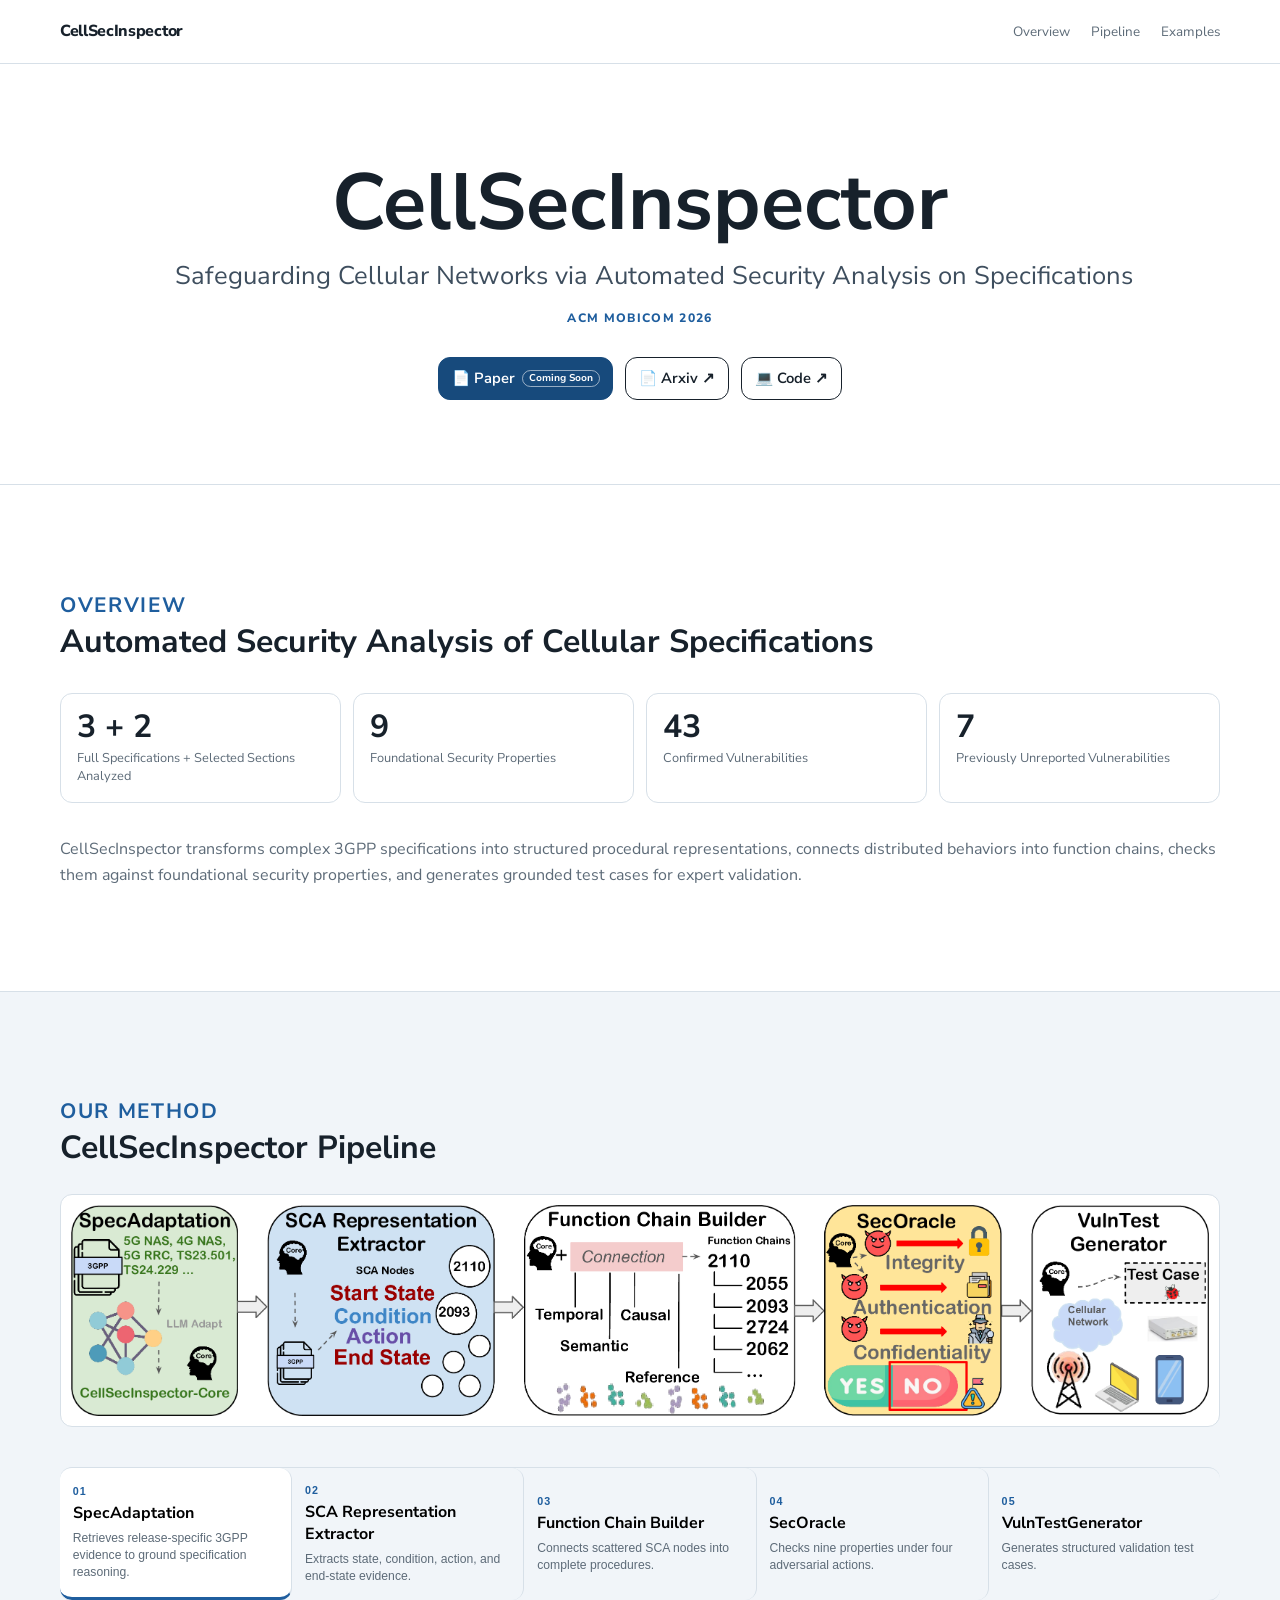
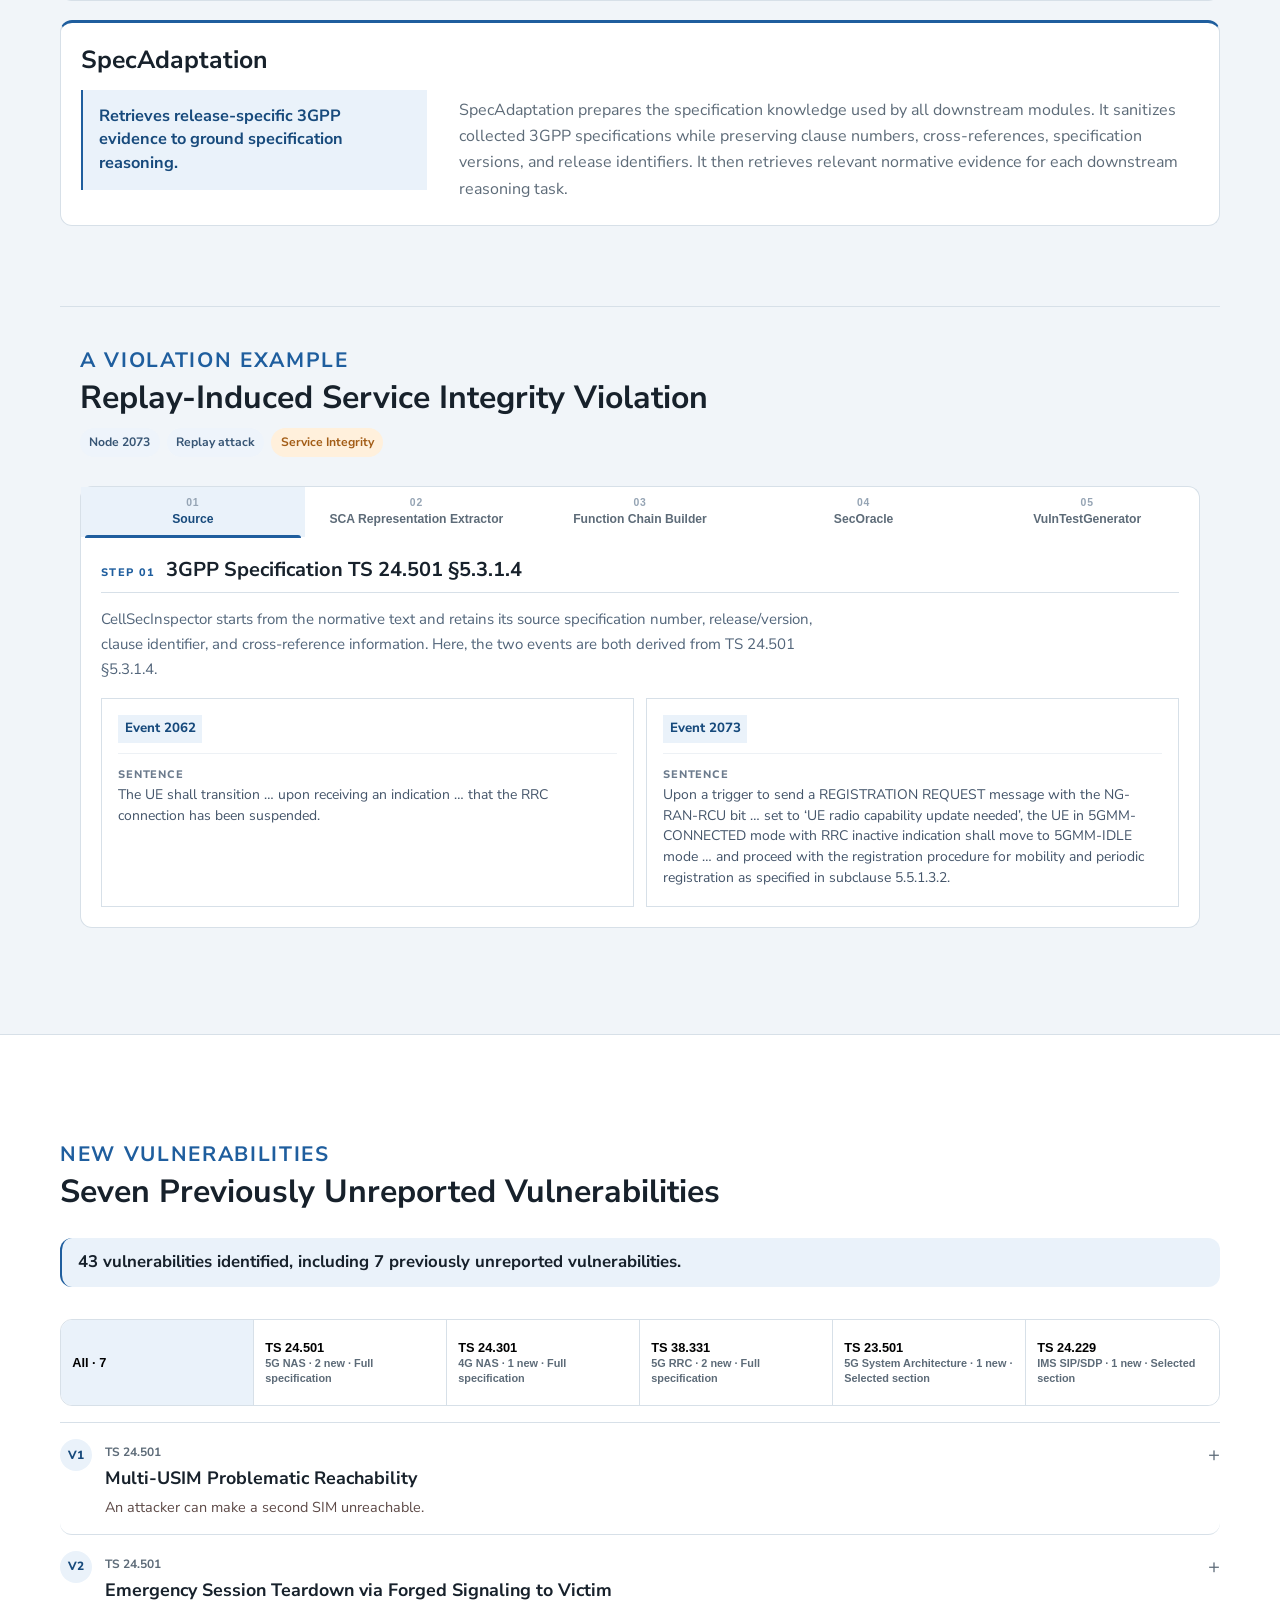
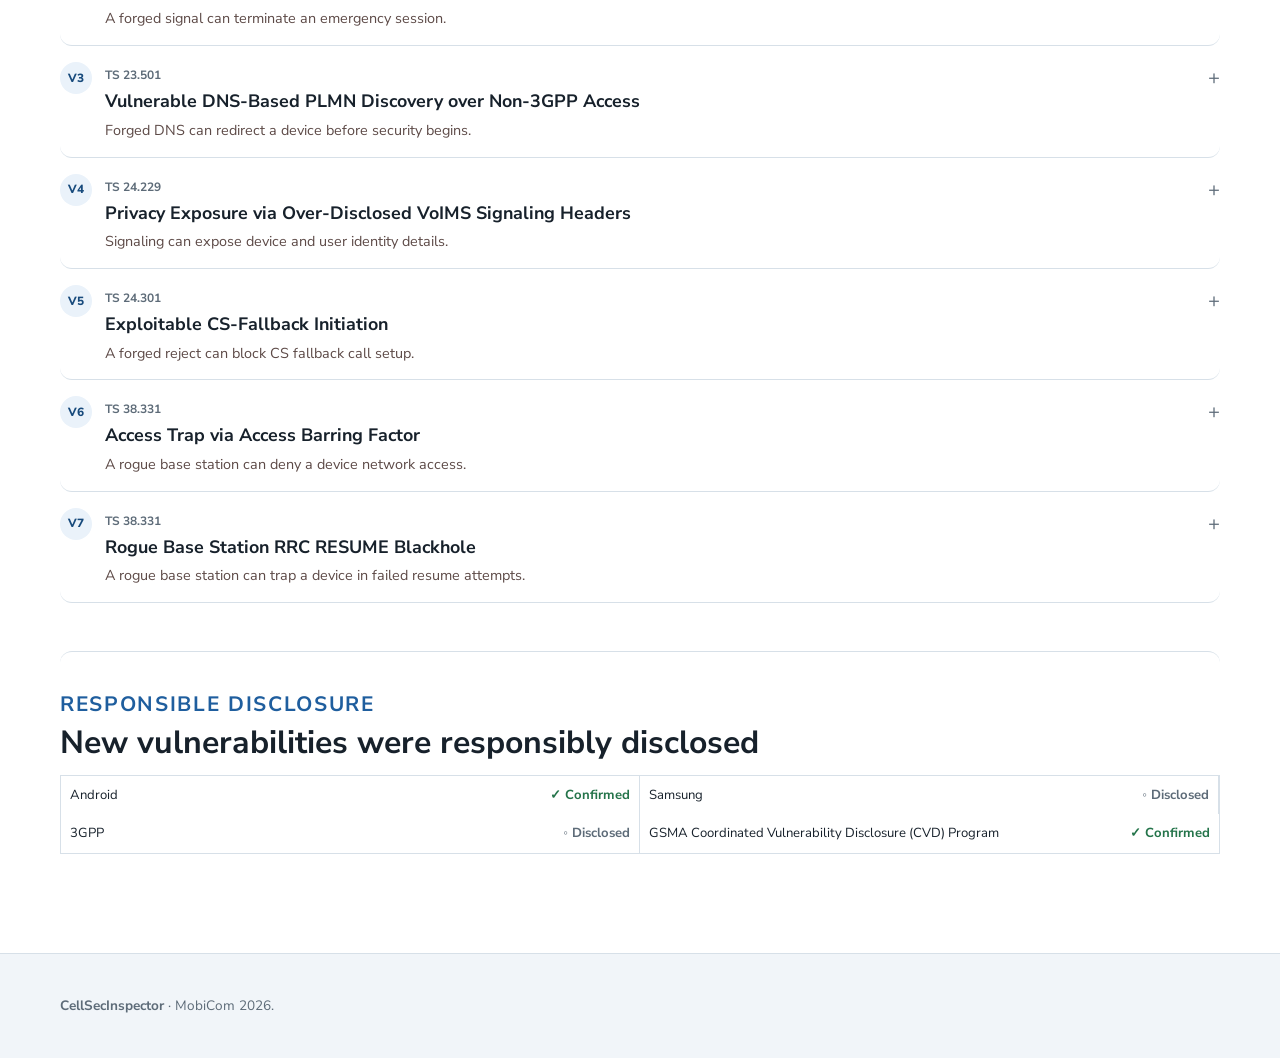
==== commit 7f9b3ba1: "Add arXiv paper link to website" ====
--- a/website/index.html
+++ b/website/index.html
@@ -2,6 +2,7 @@
 <html lang="en">
   <head>
     <meta charset="utf-8">
+    <meta name="google-site-verification" content="l0g0WVXpMCMVh12zyrIpuZM5z5zgQ7Cfahg9MLNVxcA" />
     <meta name="viewport" content="width=device-width, initial-scale=1">
     <title>CellSecInspector: Automated 3GPP Specification Security Analysis</title>
     <meta name="description" content="CellSecInspector automates security analysis of 3GPP specifications.">
@@ -19,7 +20,7 @@
       <h1>CellSecInspector</h1>
       <p class="paper-title">Safeguarding Cellular Networks via Automated Security Analysis on Specifications</p>
       <p class="venue">ACM MobiCom 2026</p>
-      <div class="link-row"><span class="button primary disabled">📄 Paper <small class="coming-badge">Coming Soon</small></span><a class="button" href="https://github.com/Chelsiehi/CellSecInspector-MobiCom26" target="_blank" rel="noopener">💻 Code ↗</a></div>
+      <div class="link-row"><span class="button primary disabled">📄 Paper <small class="coming-badge">Coming Soon</small></span><a class="button" href="https://arxiv.org/pdf/2512.24682" target="_blank" rel="noopener">📄 Arxiv ↗</a><a class="button" href="https://github.com/Chelsiehi/CellSecInspector-MobiCom26" target="_blank" rel="noopener">💻 Code ↗</a></div>
     </div></header>
 
     <main>
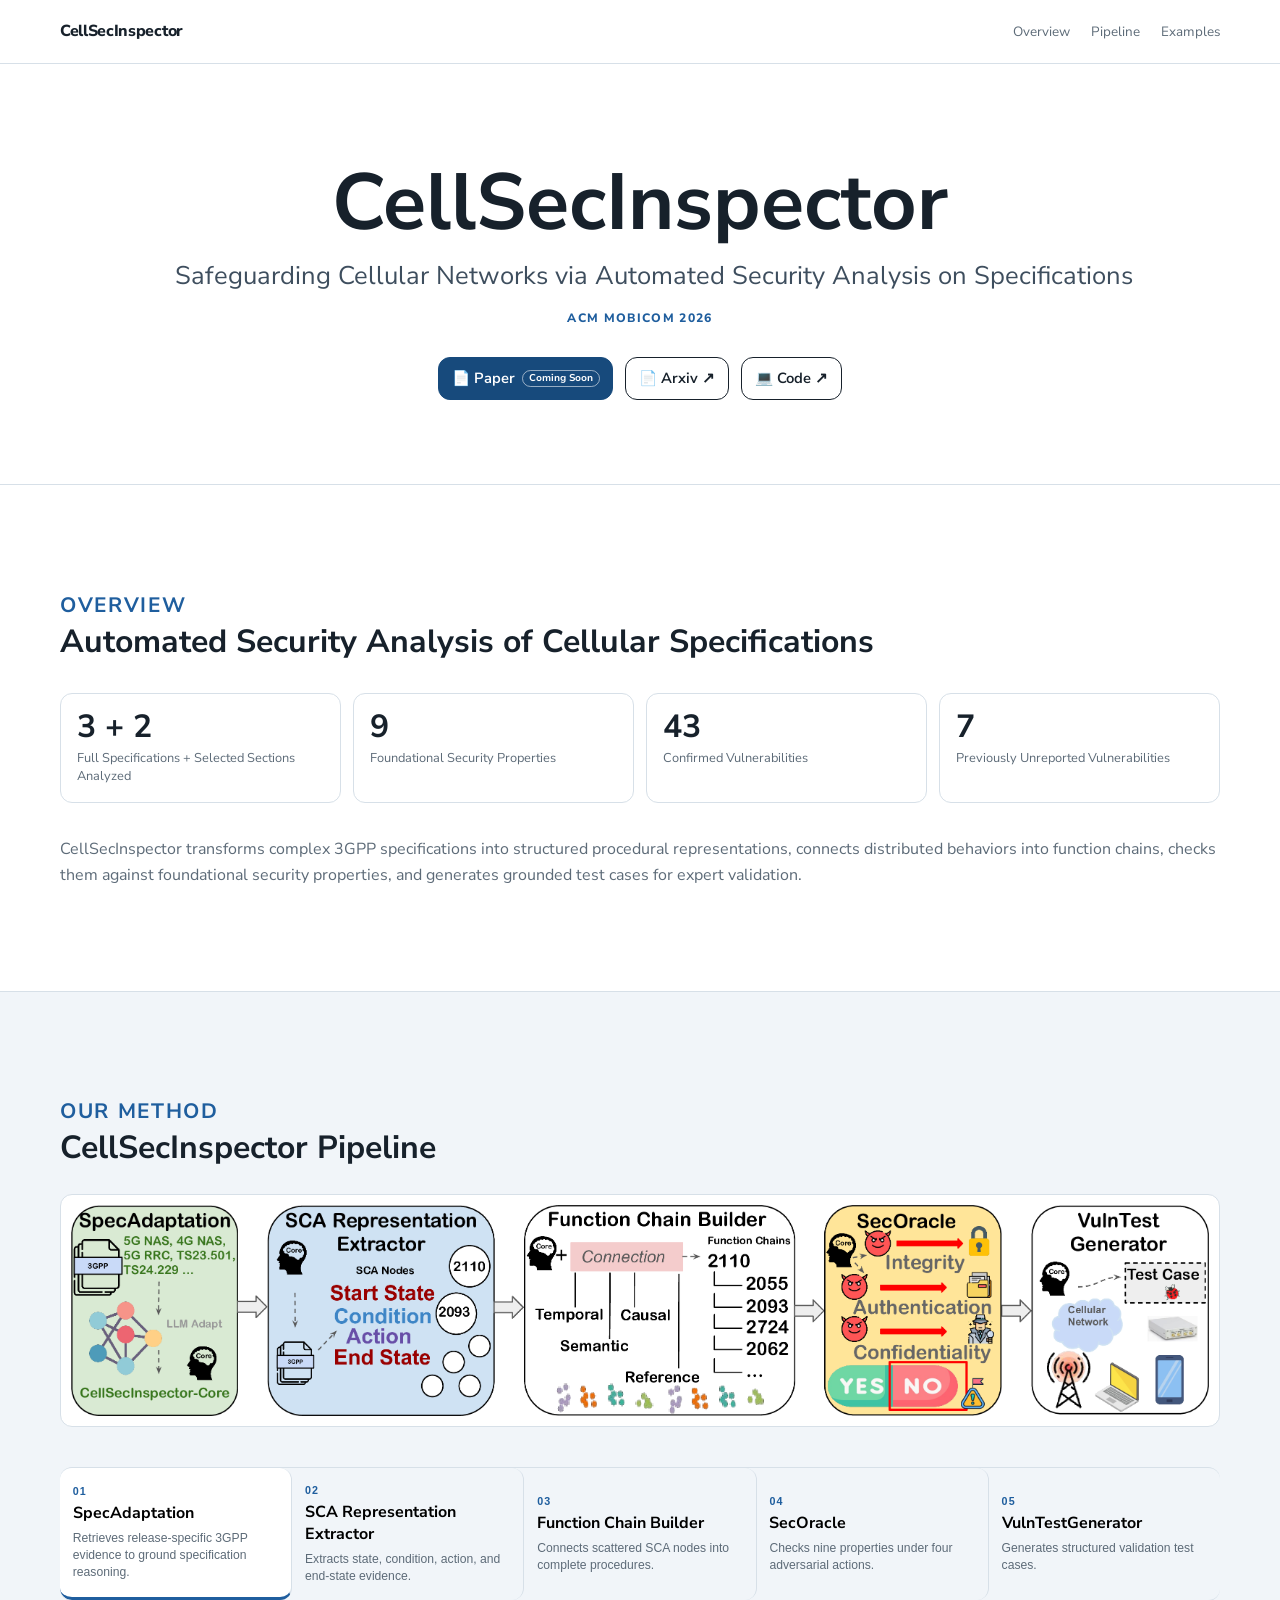
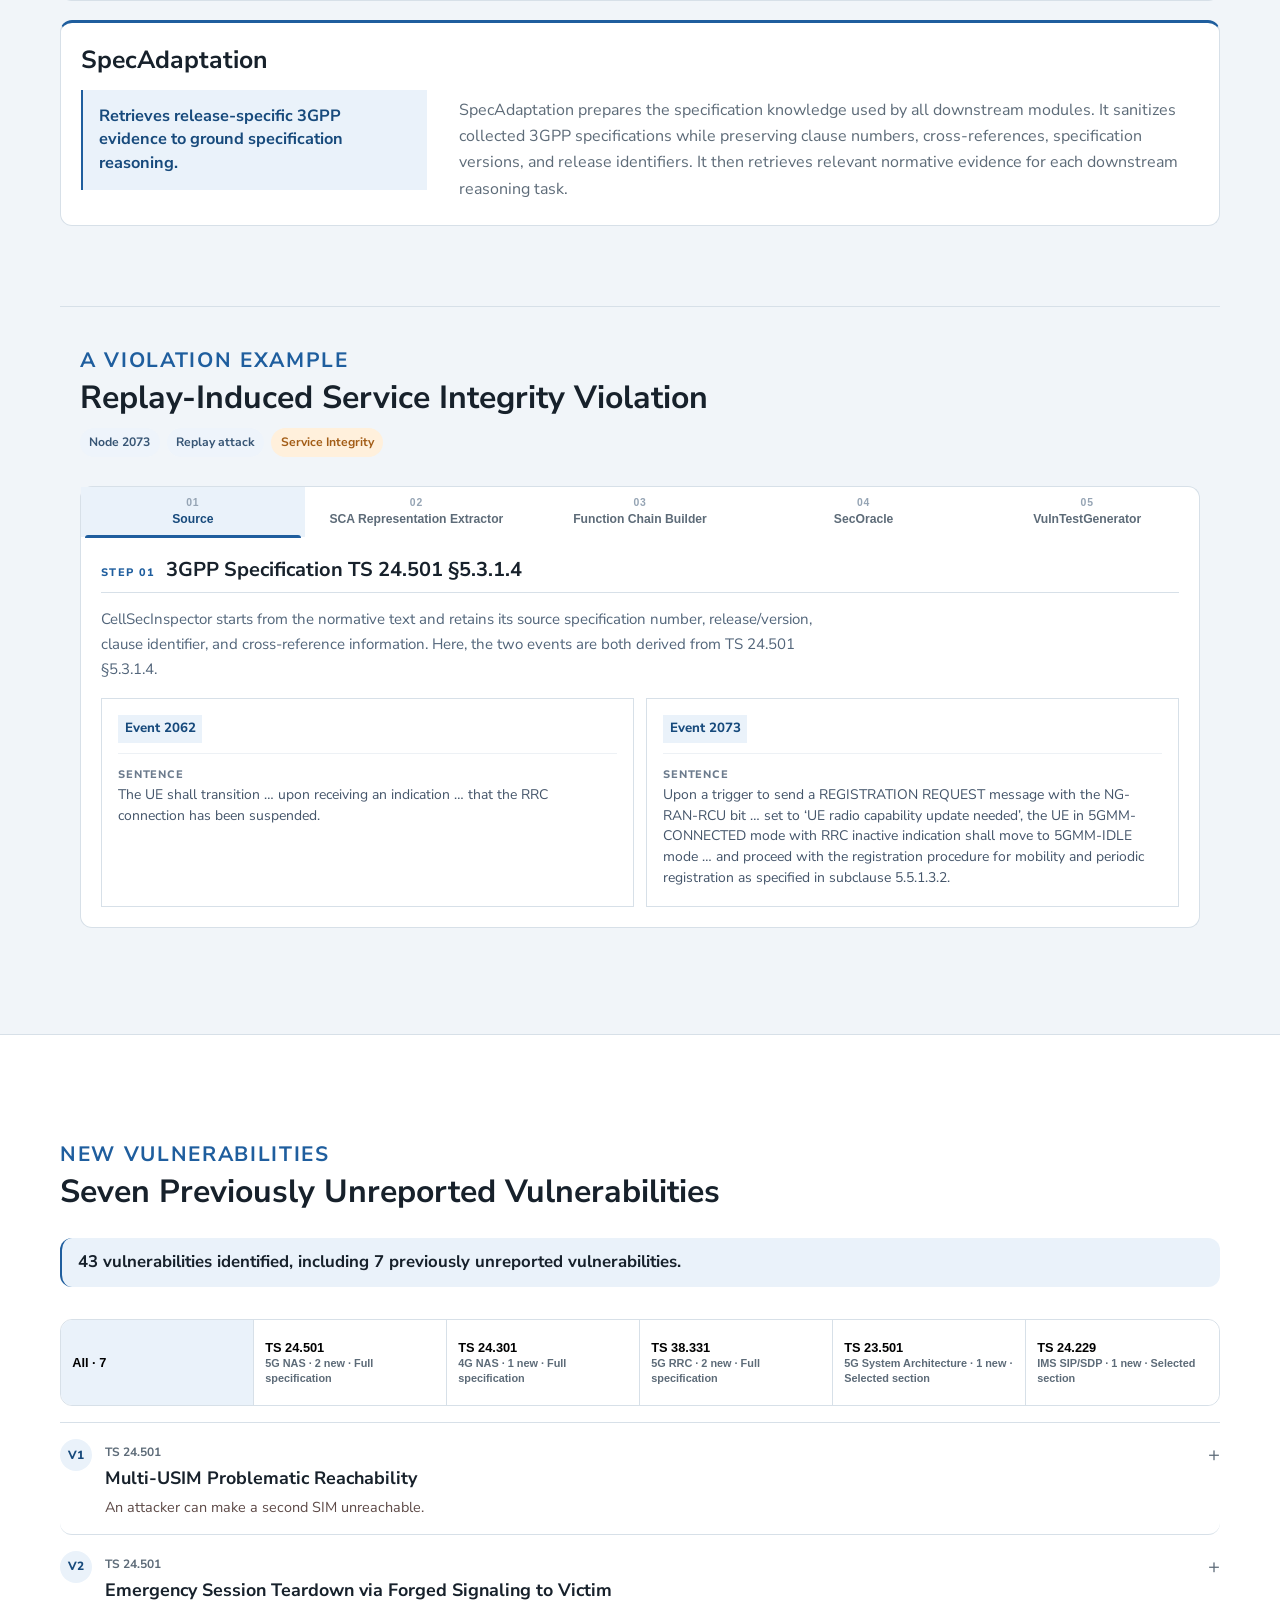
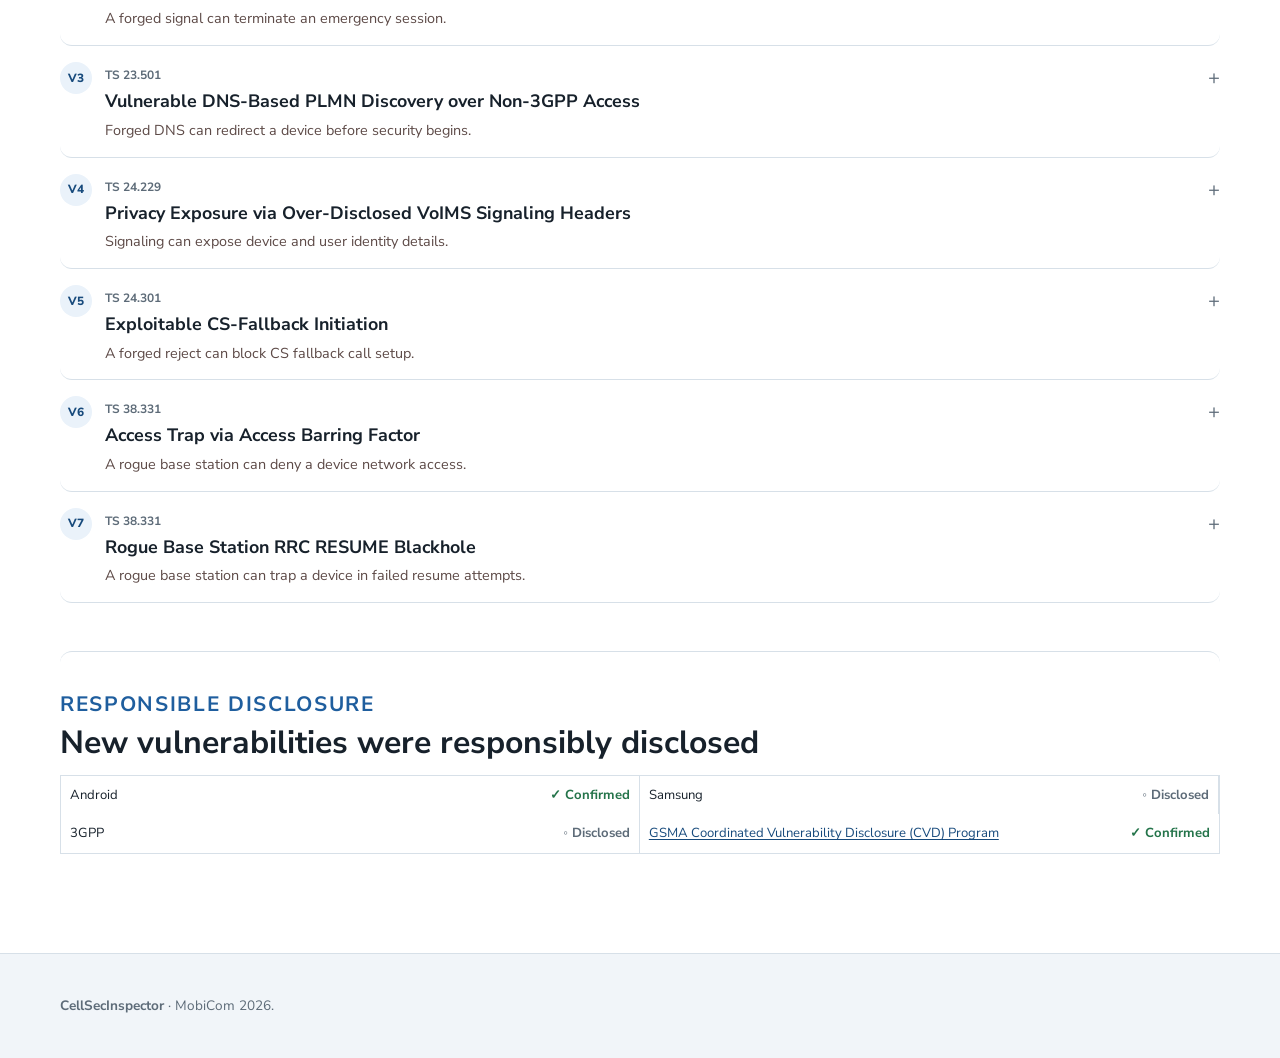
==== commit 00c6432d: "Add GSMA disclosure acknowledgement link" ====
--- a/website/index.html
+++ b/website/index.html
@@ -48,7 +48,7 @@
         <div class="result-banner"><strong>43 vulnerabilities identified, including 7 previously unreported vulnerabilities.</strong></div>
         <div class="spec-filter" role="group" aria-label="Filter findings by specification"><button data-spec="all" class="active">All · 7</button><button data-spec="TS 24.501">TS 24.501<br><small>5G NAS · 2 new · Full specification</small></button><button data-spec="TS 24.301">TS 24.301<br><small>4G NAS · 1 new · Full specification</small></button><button data-spec="TS 38.331">TS 38.331<br><small>5G RRC · 2 new · Full specification</small></button><button data-spec="TS 23.501">TS 23.501<br><small>5G System Architecture · 1 new · Selected section</small></button><button data-spec="TS 24.229">TS 24.229<br><small>IMS SIP/SDP · 1 new · Selected section</small></button></div>
         <div id="findings-grid" class="findings-list"></div>
-        <aside class="disclosure"><p class="eyebrow">Responsible Disclosure</p><h3>New vulnerabilities were responsibly disclosed</h3><div class="disclosure-grid"><span>Android <b>Confirmed</b></span><span>Samsung <b>Disclosed</b></span><span>3GPP <b>Disclosed</b></span><span>GSMA Coordinated Vulnerability Disclosure (CVD) Program <b>Confirmed</b></span></div></aside>
+        <aside class="disclosure"><p class="eyebrow">Responsible Disclosure</p><h3>New vulnerabilities were responsibly disclosed</h3><div class="disclosure-grid"><span>Android <b>Confirmed</b></span><span>Samsung <b>Disclosed</b></span><span>3GPP <b>Disclosed</b></span><span><a href="https://www.gsma.com/solutions-and-impact/technologies/security/gsma-mobile-security-research-acknowledgements/" target="_blank" rel="noopener noreferrer">GSMA Coordinated Vulnerability Disclosure (CVD) Program</a> <b>Confirmed</b></span></div></aside>
       </div></section>
 
     </main>
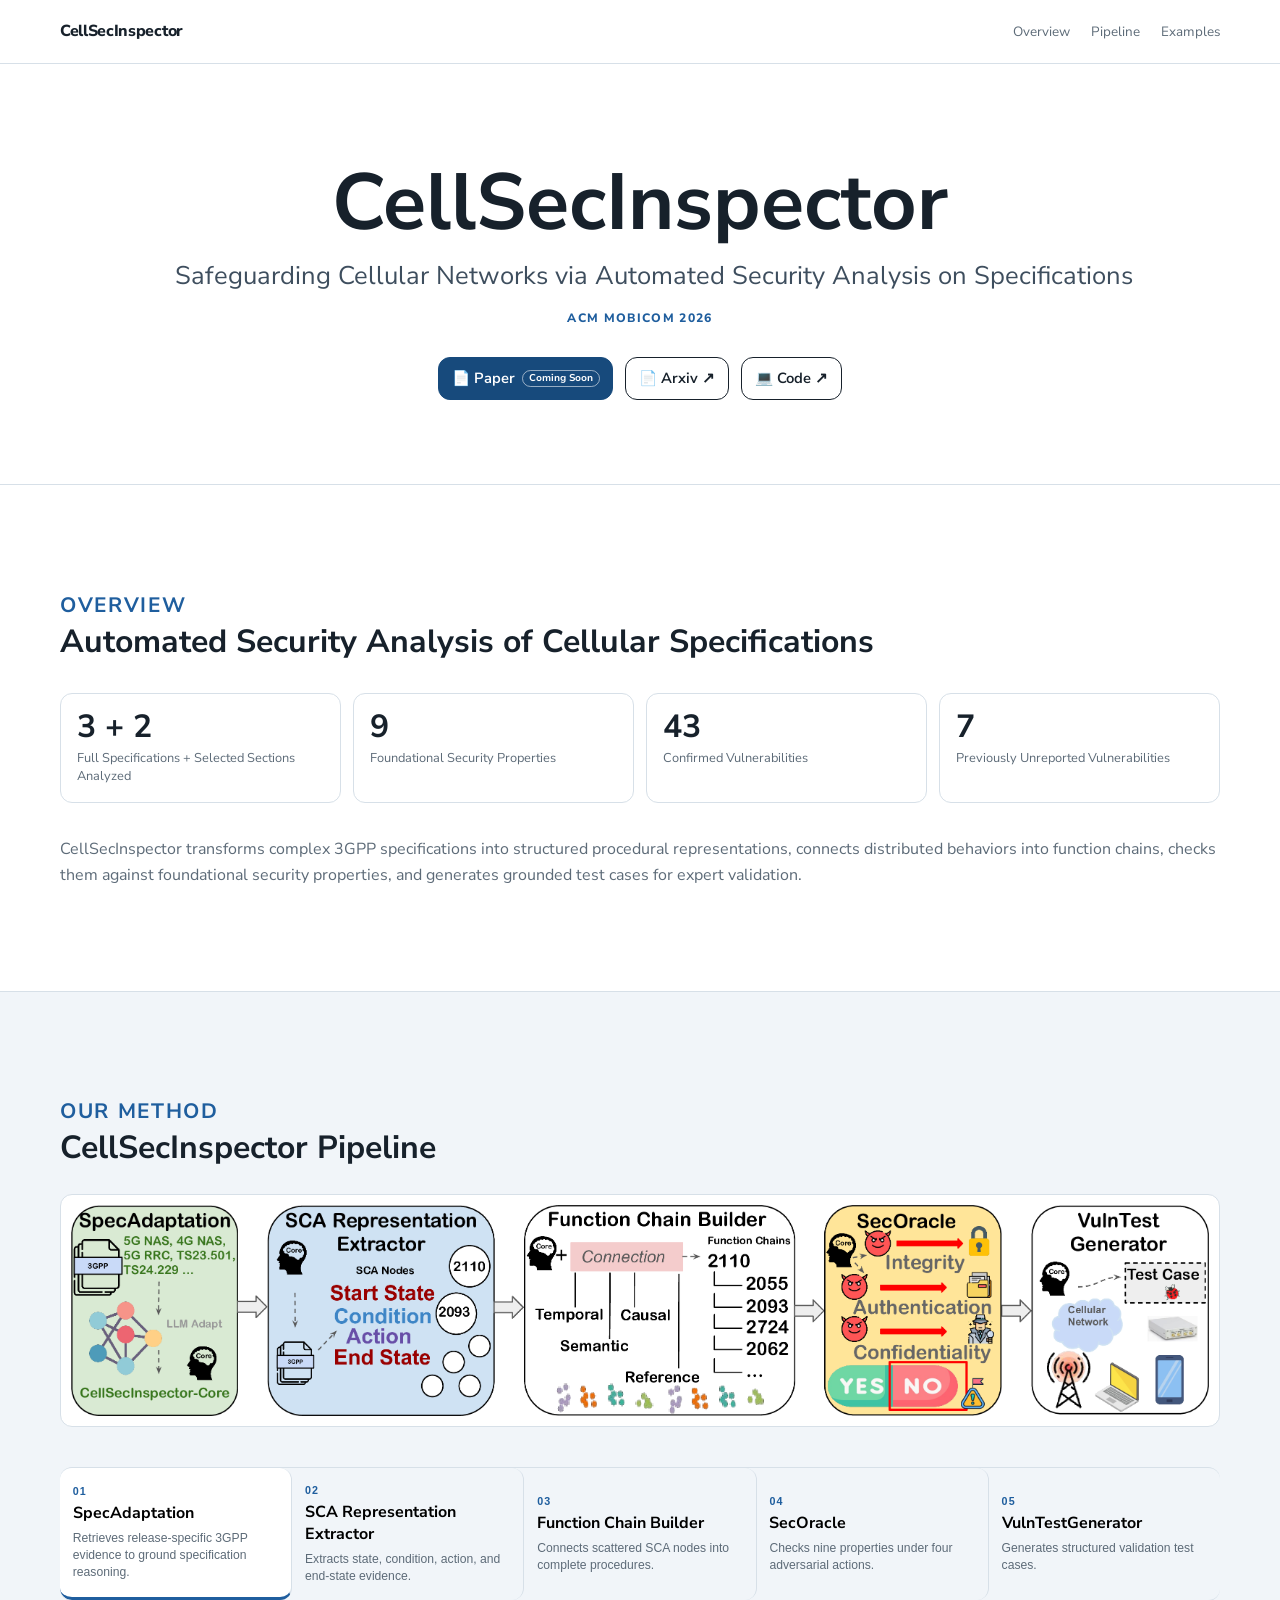
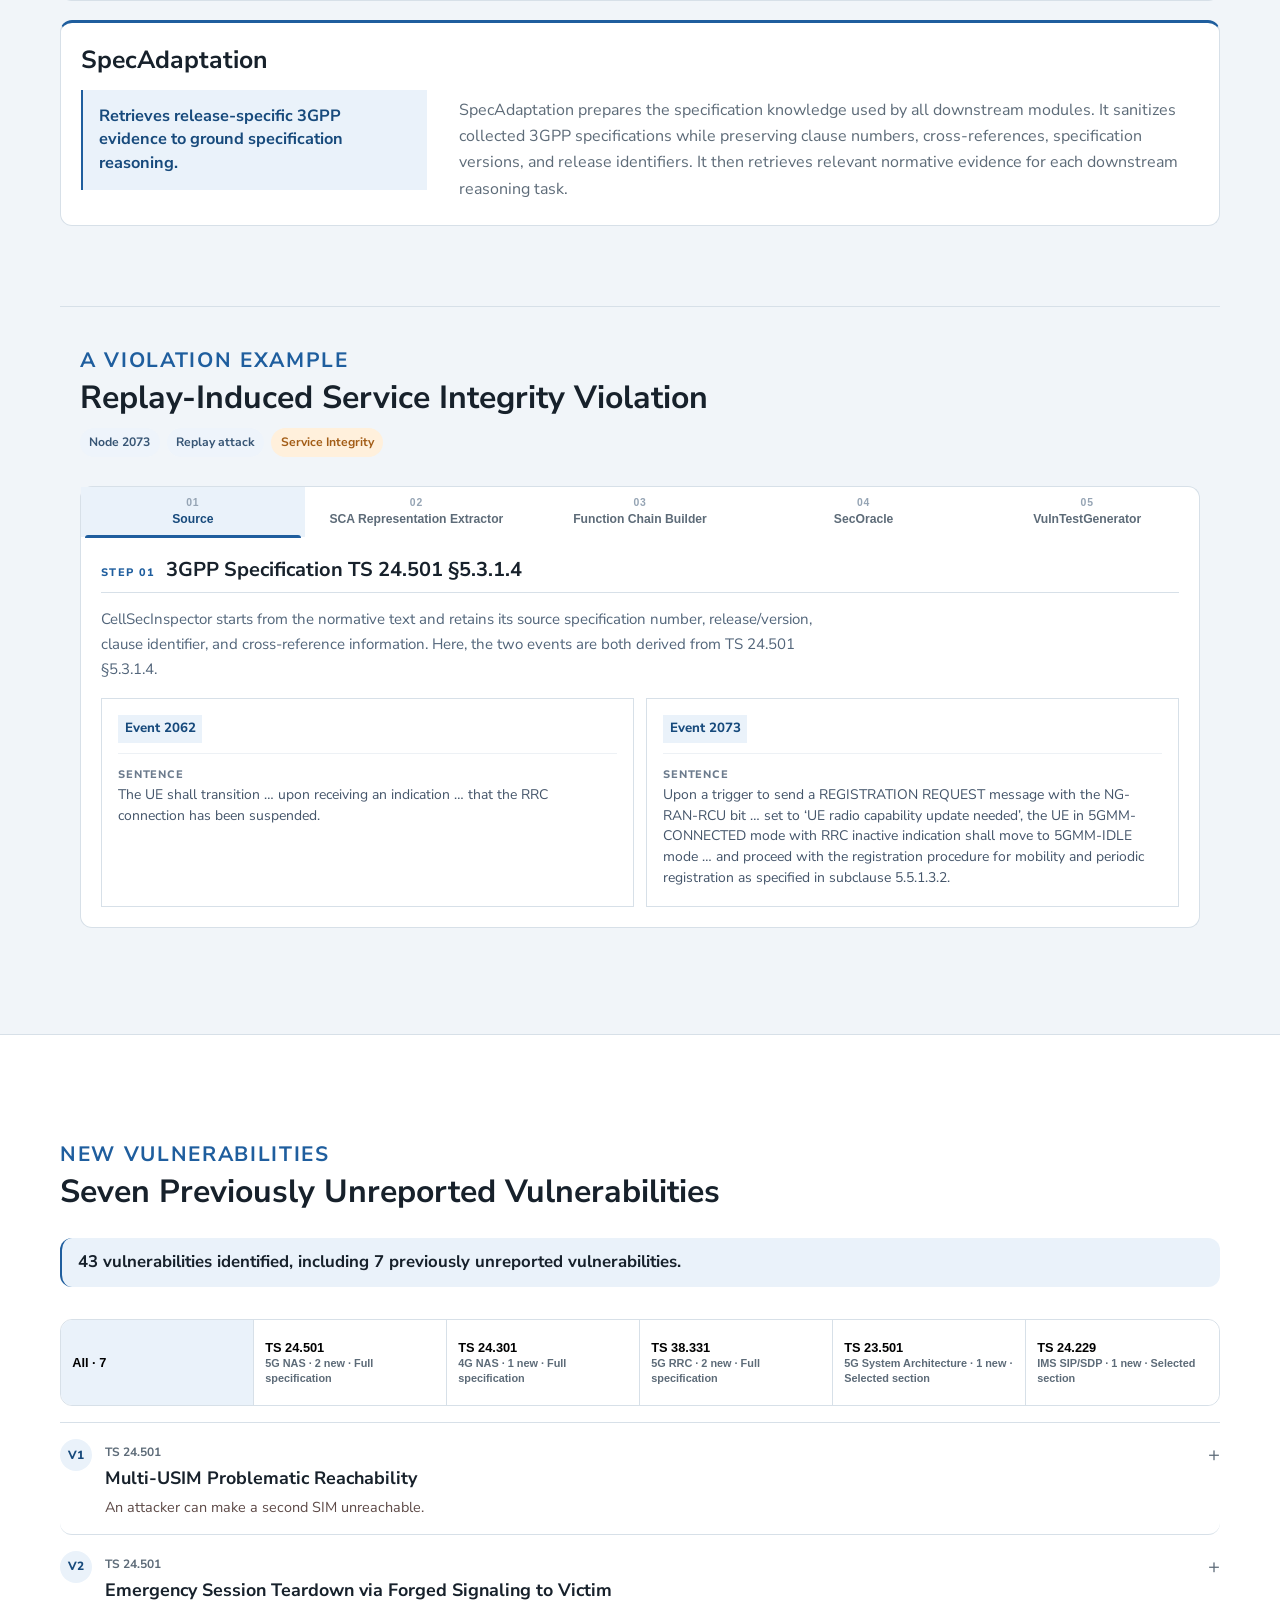
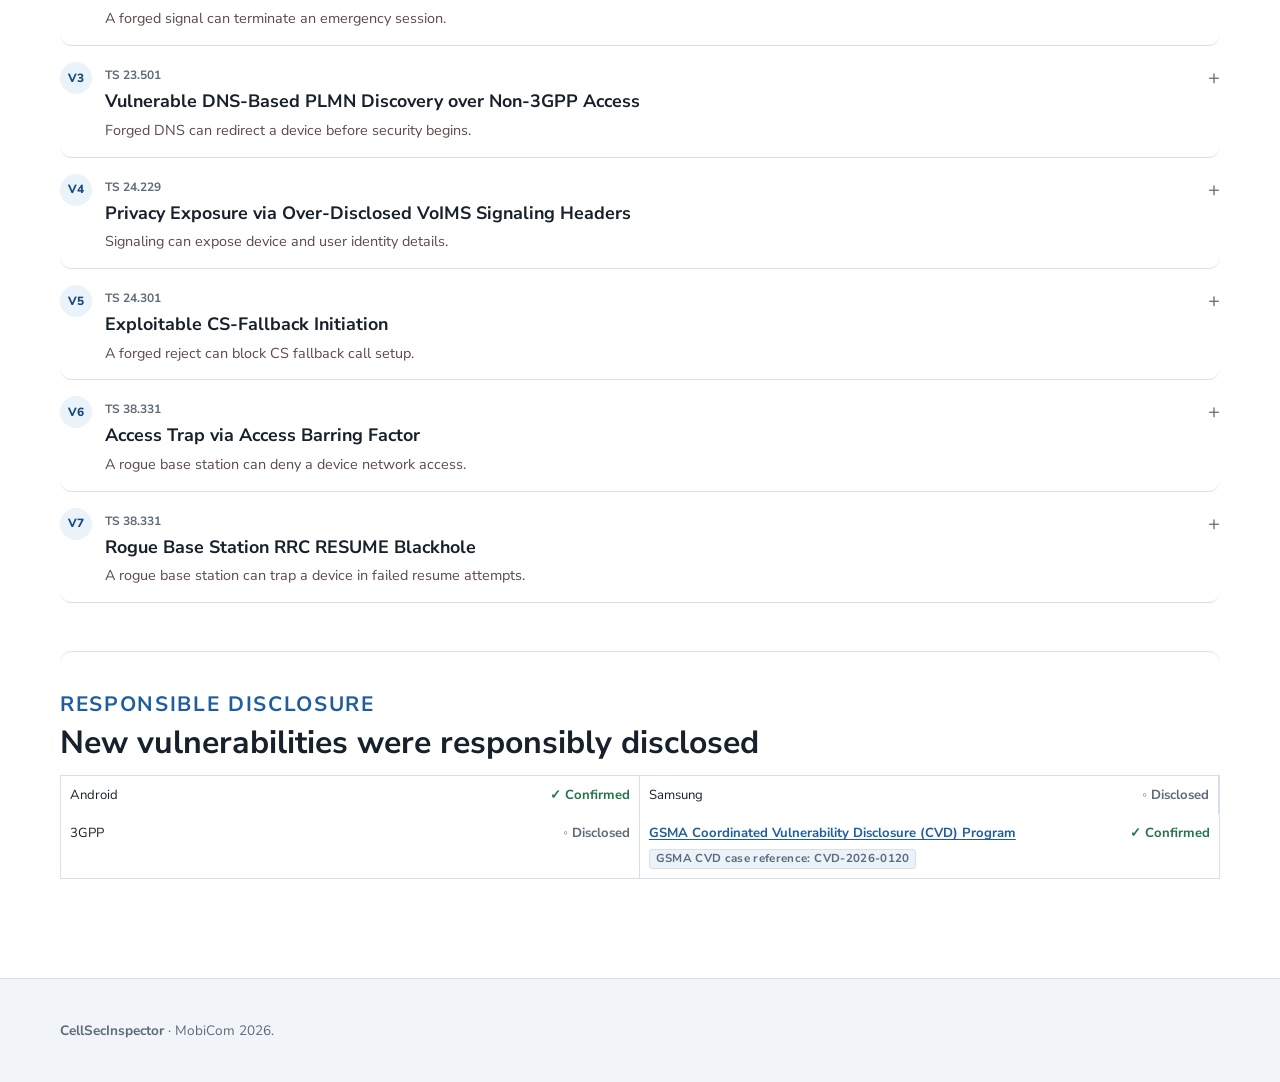
==== commit 78fc2c23: "Format GSMA CVD case reference" ====
--- a/website/index.html
+++ b/website/index.html
@@ -10,7 +10,7 @@
     <meta property="og:description" content="Safeguarding cellular networks via automated security analysis on specifications.">
     <link rel="stylesheet" href="https://fonts.googleapis.com/css2?family=Noto+Sans:wght@400;500;600;700;800&family=Nunito+Sans:opsz,wght@6..12,700;6..12,800;6..12,900&display=swap">
     <link rel="stylesheet" href="style.css?v=20260804-9">
-    <link rel="stylesheet" href="overrides.css?v=20260805-35">
+    <link rel="stylesheet" href="overrides.css?v=20260805-36">
     <link rel="stylesheet" href="site-clean.css?v=20260805-28">
   </head>
   <body>
@@ -48,7 +48,7 @@
         <div class="result-banner"><strong>43 vulnerabilities identified, including 7 previously unreported vulnerabilities.</strong></div>
         <div class="spec-filter" role="group" aria-label="Filter findings by specification"><button data-spec="all" class="active">All · 7</button><button data-spec="TS 24.501">TS 24.501<br><small>5G NAS · 2 new · Full specification</small></button><button data-spec="TS 24.301">TS 24.301<br><small>4G NAS · 1 new · Full specification</small></button><button data-spec="TS 38.331">TS 38.331<br><small>5G RRC · 2 new · Full specification</small></button><button data-spec="TS 23.501">TS 23.501<br><small>5G System Architecture · 1 new · Selected section</small></button><button data-spec="TS 24.229">TS 24.229<br><small>IMS SIP/SDP · 1 new · Selected section</small></button></div>
         <div id="findings-grid" class="findings-list"></div>
-        <aside class="disclosure"><p class="eyebrow">Responsible Disclosure</p><h3>New vulnerabilities were responsibly disclosed</h3><div class="disclosure-grid"><span>Android <b>Confirmed</b></span><span>Samsung <b>Disclosed</b></span><span>3GPP <b>Disclosed</b></span><span><a href="https://www.gsma.com/solutions-and-impact/technologies/security/gsma-mobile-security-research-acknowledgements/" target="_blank" rel="noopener noreferrer">GSMA Coordinated Vulnerability Disclosure (CVD) Program</a> <b>Confirmed</b></span></div></aside>
+        <aside class="disclosure"><p class="eyebrow">Responsible Disclosure</p><h3>New vulnerabilities were responsibly disclosed</h3><div class="disclosure-grid"><span>Android <b>Confirmed</b></span><span>Samsung <b>Disclosed</b></span><span>3GPP <b>Disclosed</b></span><span><span class="disclosure-program"><a href="https://www.gsma.com/solutions-and-impact/technologies/security/gsma-mobile-security-research-acknowledgements/" target="_blank" rel="noopener noreferrer">GSMA Coordinated Vulnerability Disclosure (CVD) Program</a><br><small class="cvd-id">GSMA CVD case reference: CVD-2026-0120</small></span><b>Confirmed</b></span></div></aside>
       </div></section>
 
     </main>
--- a/website/overrides.css
+++ b/website/overrides.css
@@ -210,6 +210,7 @@
   line-height: 1.4;
 }
 .result-banner { margin:0 0 1rem; padding:.85rem 1rem; border-left:3px solid var(--accent); background:var(--accent-soft); font:700 1.05rem/1.35 var(--serif); }.disclosure-grid { display:grid; grid-template-columns:1fr 1fr; gap:.5rem; margin:.8rem 0; }.disclosure-grid span { display:flex; justify-content:space-between; gap:.5rem; padding:.55rem; border:1px solid var(--line); border-radius:5px; font-size:.82rem; }.disclosure-grid b { color:#24744a; }.disclosure-grid b::before { content:'✓ '; }.disclosure-grid span:nth-child(2) b,.disclosure-grid span:nth-child(3) b { color:var(--muted); }.disclosure-grid span:nth-child(2) b::before,.disclosure-grid span:nth-child(3) b::before { content:'◦ '; }
+.disclosure-grid > span:nth-child(4) { align-items:flex-start; }.disclosure-grid > span:nth-child(4) > .disclosure-program { display:block; flex:1; min-width:0; padding:0; border:0; font-size:inherit; }.disclosure-program a { color:var(--accent); font-weight:700; line-height:1.35; }.cvd-id { display:inline-block; margin-top:.3rem; padding:.13rem .36rem; border:1px solid var(--line); border-radius:3px; background:var(--accent-soft); color:var(--muted); font:700 .72rem/1.2 var(--sans); letter-spacing:.03em; }
 .disclosure { margin-top:1.2rem; padding:1.15rem; border:1px solid var(--line); border-radius:8px; background:#fafcff; }.disclosure h3 { margin:.2rem 0; font:700 1.2rem/1.2 var(--serif); }.disclosure p:last-child { margin:.55rem 0 0; color:var(--muted); font-size:.9rem; }
 
 @media (max-width: 650px) {
